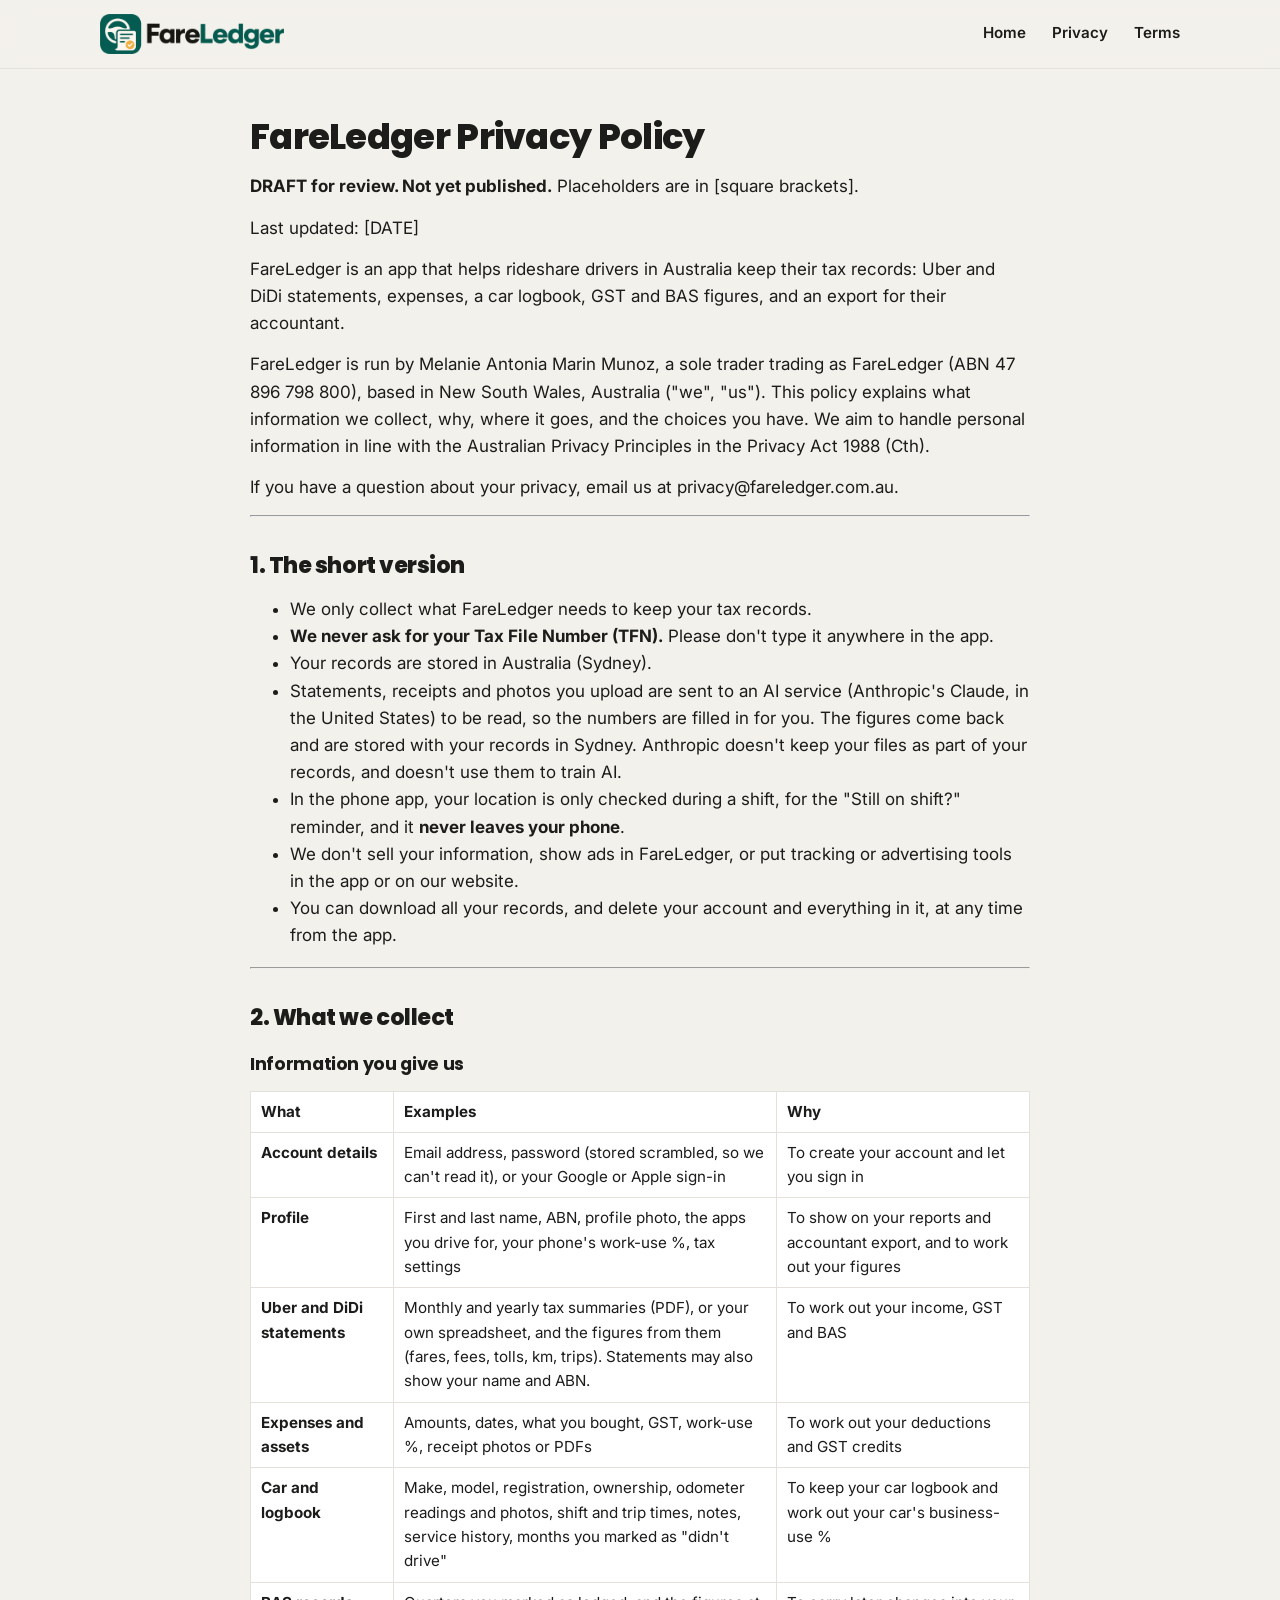
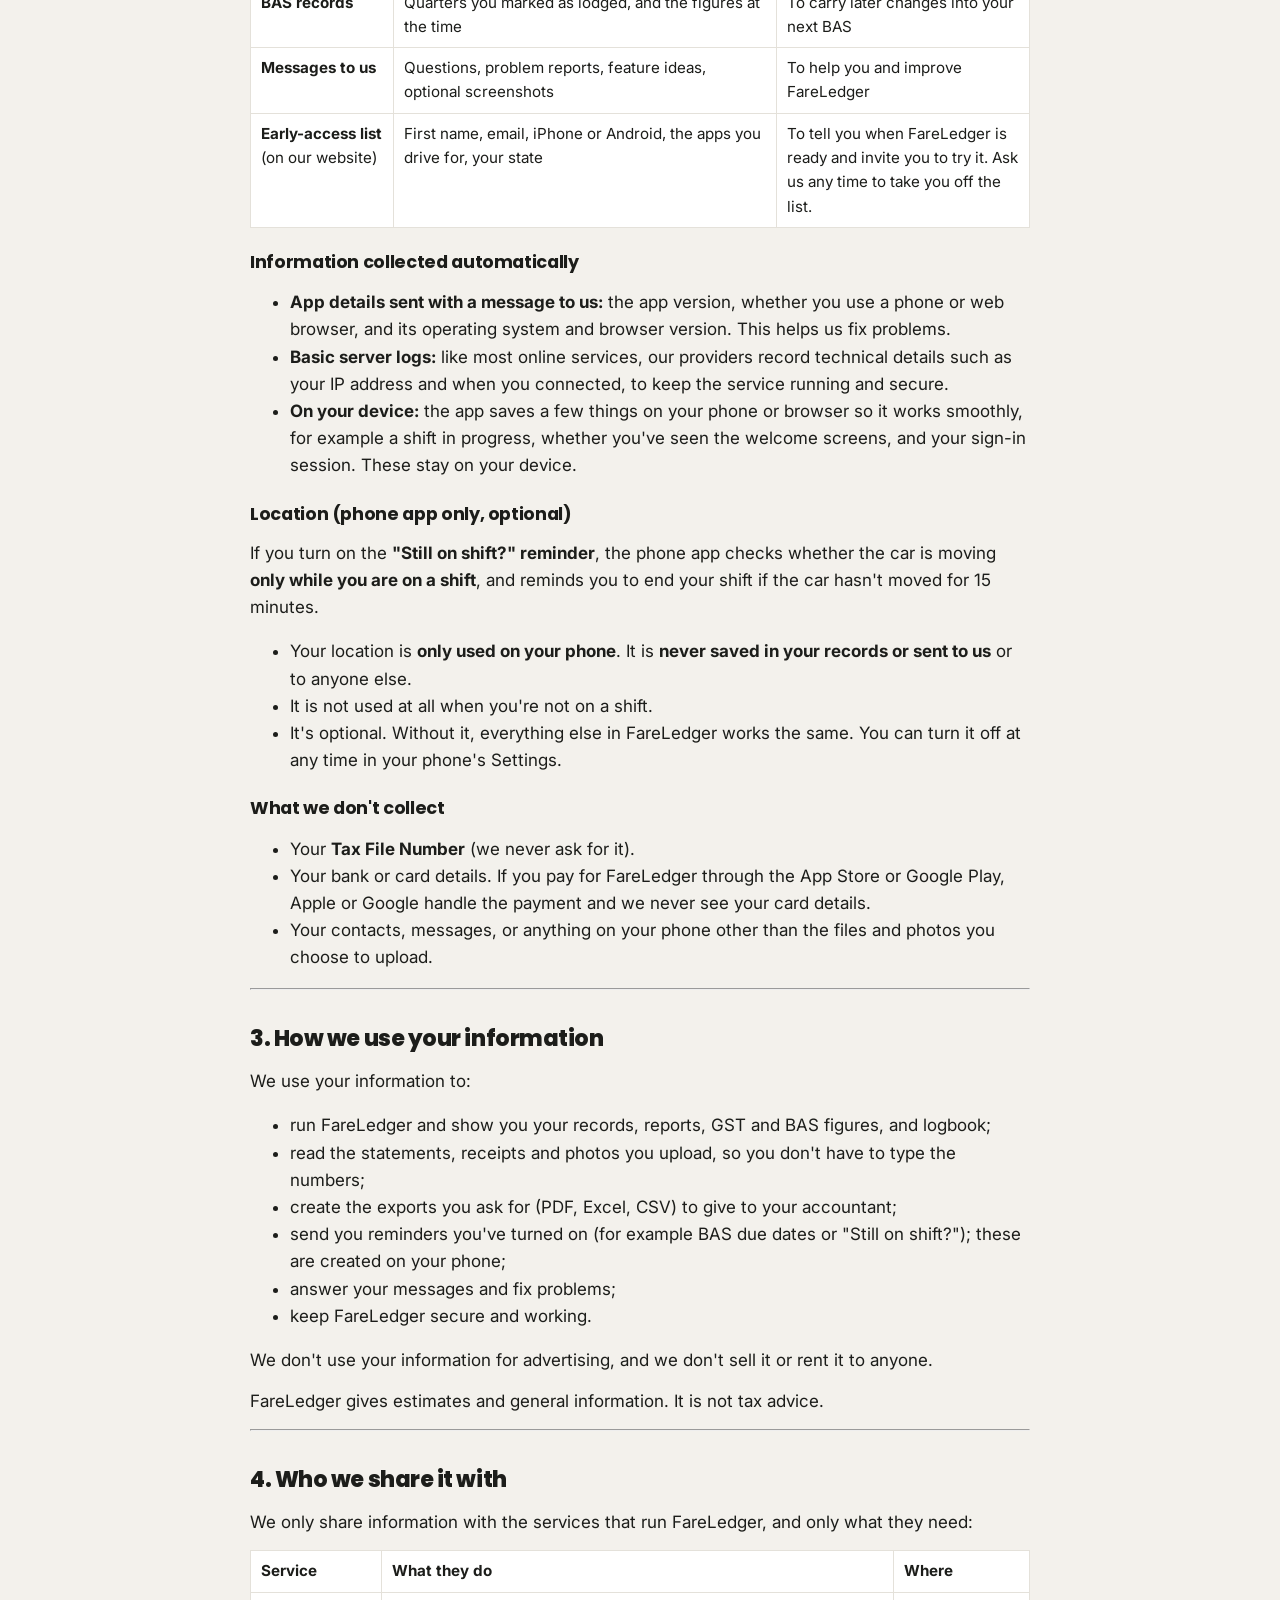
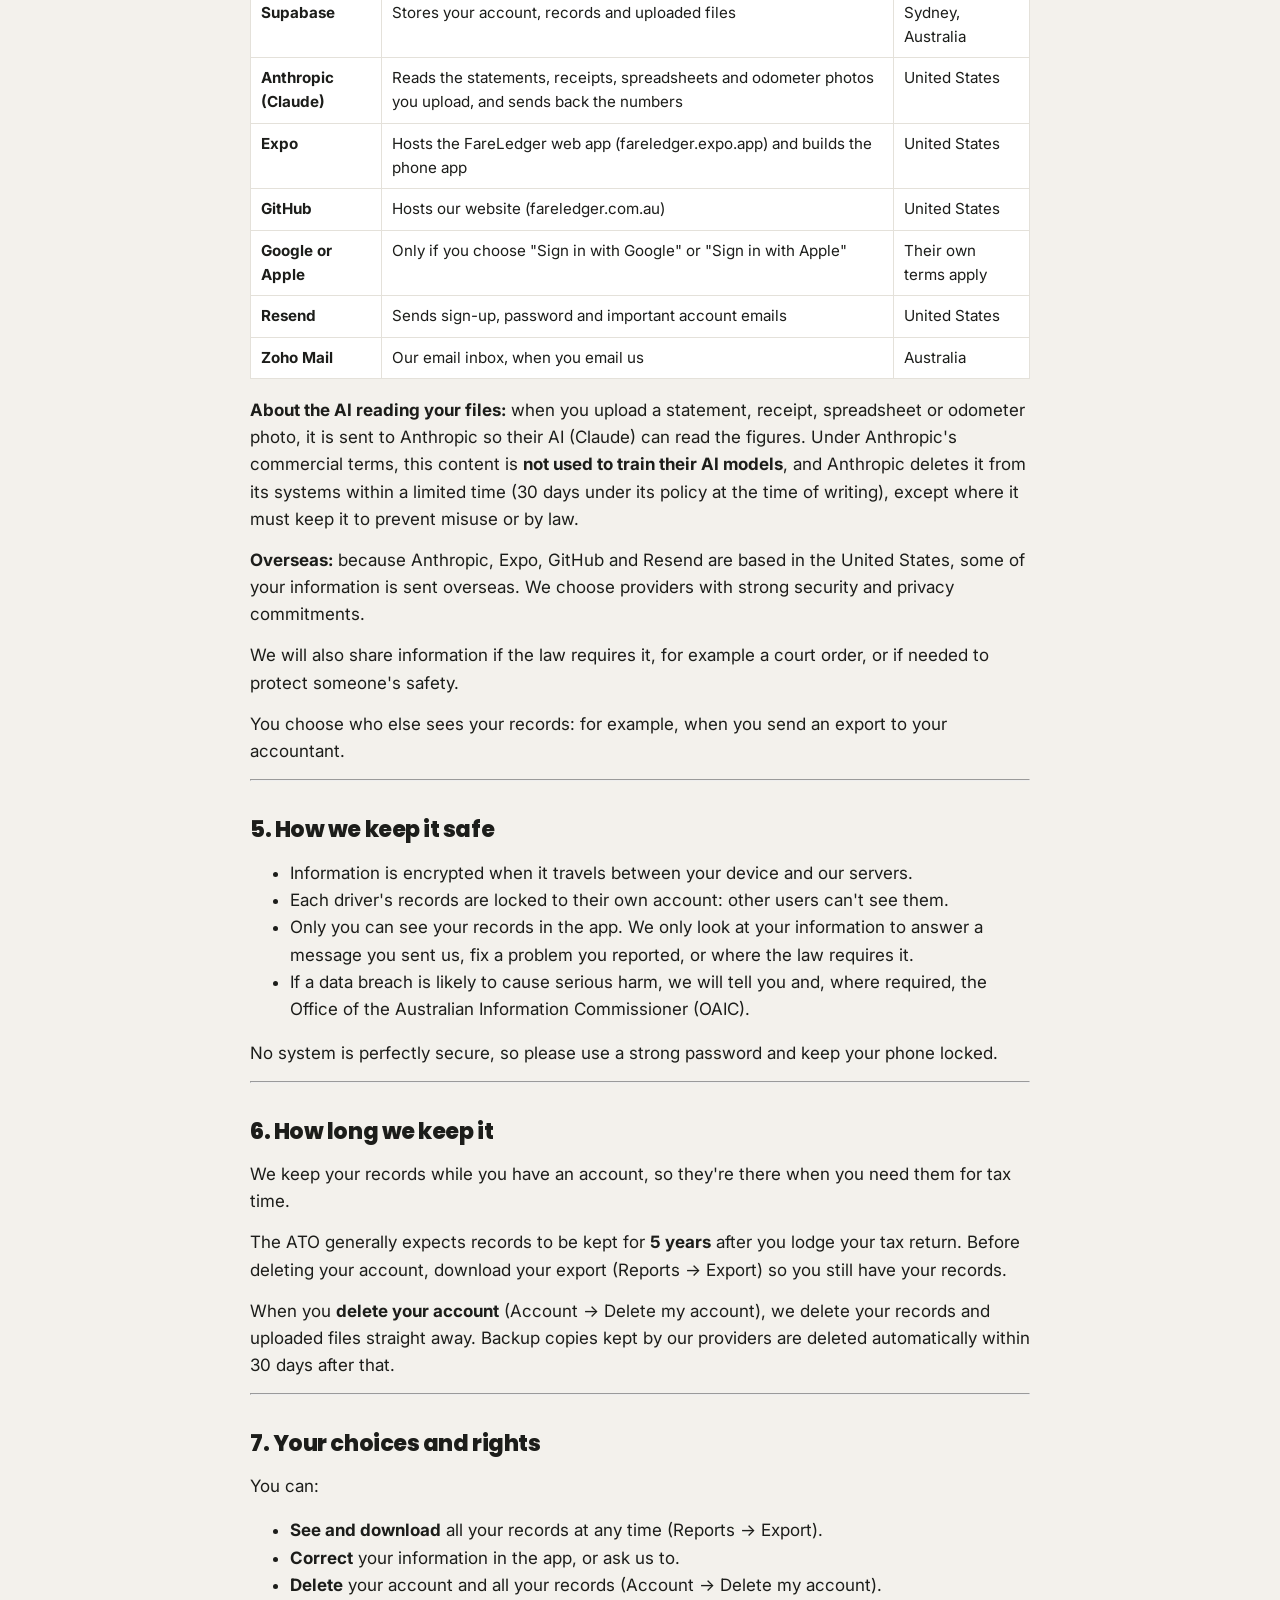
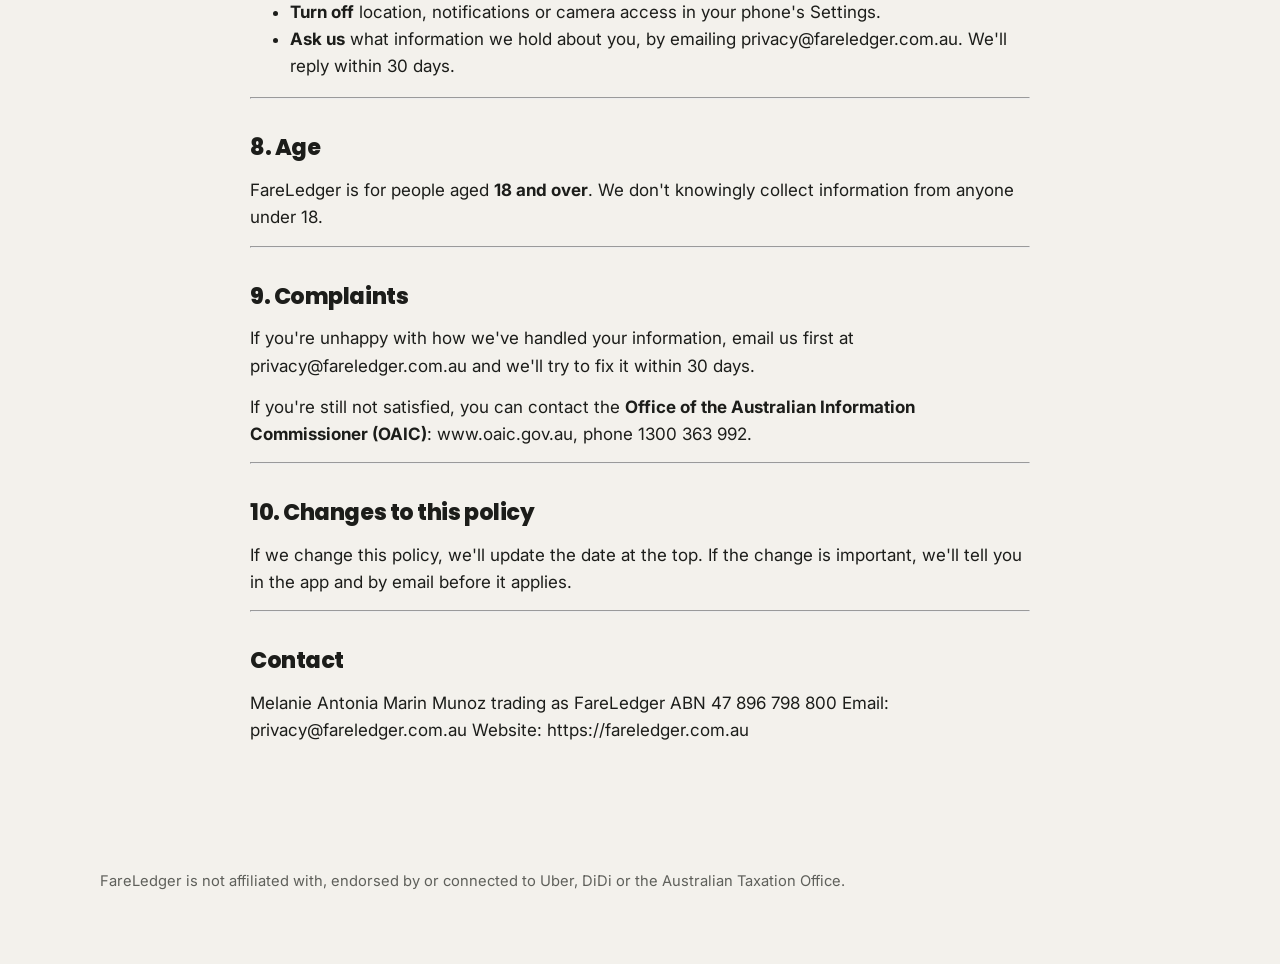
==== privacy.html @ fb0f2add "Update Privacy Policy draft" ====
<!doctype html>
<html lang="en-AU">
<head>
  <meta charset="utf-8" />
  <meta name="viewport" content="width=device-width, initial-scale=1" />
  <title>Privacy Policy – FareLedger</title>
  <meta name="theme-color" content="#0a5f55" />
  <link rel="icon" href="images/favicon.png?v=202610282037" />
  <link rel="preconnect" href="https://fonts.googleapis.com" />
  <link rel="preconnect" href="https://fonts.gstatic.com" crossorigin />
  <link href="https://fonts.googleapis.com/css2?family=Inter:wght@400;600;700&family=Poppins:wght@700;800&display=swap" rel="stylesheet" />
  <link rel="stylesheet" href="styles.css?v=202610282037" />
</head>
<body>
  <header class="site"><div class="wrap">
    <a class="logo" href="index.html" aria-label="FareLedger home"><img src="images/logo.png?v=202610282037" alt="FareLedger" width="120" height="40" /></a>
    <nav class="links"><a href="index.html">Home</a><a href="privacy.html">Privacy</a><a href="terms.html">Terms</a></nav>
  </div></header>
  <main class="legal">
<h1>FareLedger Privacy Policy</h1>
<p><strong>DRAFT for review. Not yet published.</strong> Placeholders are in [square brackets].</p>
<p>Last updated: [DATE]</p>
<p>FareLedger is an app that helps rideshare drivers in Australia keep their tax records: Uber and DiDi statements, expenses, a car logbook, GST and BAS figures, and an export for their accountant.</p>
<p>FareLedger is run by Melanie Antonia Marin Munoz, a sole trader trading as FareLedger (ABN 47 896 798 800), based in New South Wales, Australia ("we", "us"). This policy explains what information we collect, why, where it goes, and the choices you have. We aim to handle personal information in line with the Australian Privacy Principles in the Privacy Act 1988 (Cth).</p>
<p>If you have a question about your privacy, email us at privacy@fareledger.com.au.</p>
<hr />
<h2>1. The short version</h2>
<ul><li>We only collect what FareLedger needs to keep your tax records.</li><li><strong>We never ask for your Tax File Number (TFN).</strong> Please don't type it anywhere in the app.</li><li>Your records are stored in Australia (Sydney).</li><li>Statements, receipts and photos you upload are sent to an AI service (Anthropic's Claude, in the United States) to be read, so the numbers are filled in for you. The figures come back and are stored with your records in Sydney. Anthropic doesn't keep your files as part of your records, and doesn't use them to train AI.</li><li>In the phone app, your location is only checked during a shift, for the "Still on shift?" reminder, and it <strong>never leaves your phone</strong>.</li><li>We don't sell your information, show ads in FareLedger, or put tracking or advertising tools in the app or on our website.</li><li>You can download all your records, and delete your account and everything in it, at any time from the app.</li></ul>
<hr />
<h2>2. What we collect</h2>
<h3>Information you give us</h3>
<table><thead><tr><th>What</th><th>Examples</th><th>Why</th></tr></thead><tbody><tr><td><strong>Account details</strong></td><td>Email address, password (stored scrambled, so we can't read it), or your Google or Apple sign-in</td><td>To create your account and let you sign in</td></tr><tr><td><strong>Profile</strong></td><td>First and last name, ABN, profile photo, the apps you drive for, your phone's work-use %, tax settings</td><td>To show on your reports and accountant export, and to work out your figures</td></tr><tr><td><strong>Uber and DiDi statements</strong></td><td>Monthly and yearly tax summaries (PDF), or your own spreadsheet, and the figures from them (fares, fees, tolls, km, trips). Statements may also show your name and ABN.</td><td>To work out your income, GST and BAS</td></tr><tr><td><strong>Expenses and assets</strong></td><td>Amounts, dates, what you bought, GST, work-use %, receipt photos or PDFs</td><td>To work out your deductions and GST credits</td></tr><tr><td><strong>Car and logbook</strong></td><td>Make, model, registration, ownership, odometer readings and photos, shift and trip times, notes, service history, months you marked as "didn't drive"</td><td>To keep your car logbook and work out your car's business-use %</td></tr><tr><td><strong>BAS records</strong></td><td>Quarters you marked as lodged, and the figures at the time</td><td>To carry later changes into your next BAS</td></tr><tr><td><strong>Messages to us</strong></td><td>Questions, problem reports, feature ideas, optional screenshots</td><td>To help you and improve FareLedger</td></tr><tr><td><strong>Early-access list</strong> (on our website)</td><td>First name, email, iPhone or Android, the apps you drive for, your state</td><td>To tell you when FareLedger is ready and invite you to try it. Ask us any time to take you off the list.</td></tr></tbody></table>
<h3>Information collected automatically</h3>
<ul><li><strong>App details sent with a message to us:</strong> the app version, whether you use a phone or web browser, and its operating system and browser version. This helps us fix problems.</li><li><strong>Basic server logs:</strong> like most online services, our providers record technical details such as your IP address and when you connected, to keep the service running and secure.</li><li><strong>On your device:</strong> the app saves a few things on your phone or browser so it works smoothly, for example a shift in progress, whether you've seen the welcome screens, and your sign-in session. These stay on your device.</li></ul>
<h3>Location (phone app only, optional)</h3>
<p>If you turn on the <strong>"Still on shift?" reminder</strong>, the phone app checks whether the car is moving <strong>only while you are on a shift</strong>, and reminds you to end your shift if the car hasn't moved for 15 minutes.</p>
<ul><li>Your location is <strong>only used on your phone</strong>. It is <strong>never saved in your records or sent to us</strong> or to anyone else.</li><li>It is not used at all when you're not on a shift.</li><li>It's optional. Without it, everything else in FareLedger works the same. You can turn it off at any time in your phone's Settings.</li></ul>
<h3>What we don't collect</h3>
<ul><li>Your <strong>Tax File Number</strong> (we never ask for it).</li><li>Your bank or card details. If you pay for FareLedger through the App Store or Google Play, Apple or Google handle the payment and we never see your card details.</li><li>Your contacts, messages, or anything on your phone other than the files and photos you choose to upload.</li></ul>
<hr />
<h2>3. How we use your information</h2>
<p>We use your information to:</p>
<ul><li>run FareLedger and show you your records, reports, GST and BAS figures, and logbook;</li><li>read the statements, receipts and photos you upload, so you don't have to type the numbers;</li><li>create the exports you ask for (PDF, Excel, CSV) to give to your accountant;</li><li>send you reminders you've turned on (for example BAS due dates or "Still on shift?"); these are created on your phone;</li><li>answer your messages and fix problems;</li><li>keep FareLedger secure and working.</li></ul>
<p>We don't use your information for advertising, and we don't sell it or rent it to anyone.</p>
<p>FareLedger gives estimates and general information. It is not tax advice.</p>
<hr />
<h2>4. Who we share it with</h2>
<p>We only share information with the services that run FareLedger, and only what they need:</p>
<table><thead><tr><th>Service</th><th>What they do</th><th>Where</th></tr></thead><tbody><tr><td><strong>Supabase</strong></td><td>Stores your account, records and uploaded files</td><td>Sydney, Australia</td></tr><tr><td><strong>Anthropic (Claude)</strong></td><td>Reads the statements, receipts, spreadsheets and odometer photos you upload, and sends back the numbers</td><td>United States</td></tr><tr><td><strong>Expo</strong></td><td>Hosts the FareLedger web app (fareledger.expo.app) and builds the phone app</td><td>United States</td></tr><tr><td><strong>GitHub</strong></td><td>Hosts our website (fareledger.com.au)</td><td>United States</td></tr><tr><td><strong>Google or Apple</strong></td><td>Only if you choose "Sign in with Google" or "Sign in with Apple"</td><td>Their own terms apply</td></tr><tr><td><strong>Resend</strong></td><td>Sends sign-up, password and important account emails</td><td>United States</td></tr><tr><td><strong>Zoho Mail</strong></td><td>Our email inbox, when you email us</td><td>Australia</td></tr></tbody></table>
<p><strong>About the AI reading your files:</strong> when you upload a statement, receipt, spreadsheet or odometer photo, it is sent to Anthropic so their AI (Claude) can read the figures. Under Anthropic's commercial terms, this content is <strong>not used to train their AI models</strong>, and Anthropic deletes it from its systems within a limited time (30 days under its policy at the time of writing), except where it must keep it to prevent misuse or by law.</p>
<p><strong>Overseas:</strong> because Anthropic, Expo, GitHub and Resend are based in the United States, some of your information is sent overseas. We choose providers with strong security and privacy commitments.</p>
<p>We will also share information if the law requires it, for example a court order, or if needed to protect someone's safety.</p>
<p>You choose who else sees your records: for example, when you send an export to your accountant.</p>
<hr />
<h2>5. How we keep it safe</h2>
<ul><li>Information is encrypted when it travels between your device and our servers.</li><li>Each driver's records are locked to their own account: other users can't see them.</li><li>Only you can see your records in the app. We only look at your information to answer a message you sent us, fix a problem you reported, or where the law requires it.</li><li>If a data breach is likely to cause serious harm, we will tell you and, where required, the Office of the Australian Information Commissioner (OAIC).</li></ul>
<p>No system is perfectly secure, so please use a strong password and keep your phone locked.</p>
<hr />
<h2>6. How long we keep it</h2>
<p>We keep your records while you have an account, so they're there when you need them for tax time.</p>
<p>The ATO generally expects records to be kept for <strong>5 years</strong> after you lodge your tax return. Before deleting your account, download your export (Reports → Export) so you still have your records.</p>
<p>When you <strong>delete your account</strong> (Account → Delete my account), we delete your records and uploaded files straight away. Backup copies kept by our providers are deleted automatically within 30 days after that.</p>
<hr />
<h2>7. Your choices and rights</h2>
<p>You can:</p>
<ul><li><strong>See and download</strong> all your records at any time (Reports → Export).</li><li><strong>Correct</strong> your information in the app, or ask us to.</li><li><strong>Delete</strong> your account and all your records (Account → Delete my account).</li><li><strong>Turn off</strong> location, notifications or camera access in your phone's Settings.</li><li><strong>Ask us</strong> what information we hold about you, by emailing privacy@fareledger.com.au. We'll reply within 30 days.</li></ul>
<hr />
<h2>8. Age</h2>
<p>FareLedger is for people aged <strong>18 and over</strong>. We don't knowingly collect information from anyone under 18.</p>
<hr />
<h2>9. Complaints</h2>
<p>If you're unhappy with how we've handled your information, email us first at privacy@fareledger.com.au and we'll try to fix it within 30 days.</p>
<p>If you're still not satisfied, you can contact the <strong>Office of the Australian Information Commissioner (OAIC)</strong>: www.oaic.gov.au, phone 1300 363 992.</p>
<hr />
<h2>10. Changes to this policy</h2>
<p>If we change this policy, we'll update the date at the top. If the change is important, we'll tell you in the app and by email before it applies.</p>
<hr />
<h2>Contact</h2>
<p>Melanie Antonia Marin Munoz trading as FareLedger ABN 47 896 798 800 Email: privacy@fareledger.com.au Website: https://fareledger.com.au</p>
  </main>
  <footer class="site"><div class="wrap">
    <p>FareLedger is not affiliated with, endorsed by or connected to Uber, DiDi or the Australian Taxation Office.</p>
  </div></footer>
</body>
</html>
---- styles.css ----
/* FareLedger website. Same colours as the app and the logo. */
:root {
  --green: #0a5f55;
  --green-dark: #07473f;
  --green-tint: #e1eeea;
  --gold: #f0b64b;
  --cream: #f3f1ec;
  --card: #ffffff;
  --text: #1c1d1a;
  --muted: #5f605b;
  --border: #e4e1da;
  --radius: 22px;
  --max: 1120px;
}
* { box-sizing: border-box; }
html { scroll-behavior: smooth; }
body {
  margin: 0;
  background: var(--cream);
  color: var(--text);
  font-family: "Inter", system-ui, -apple-system, "Segoe UI", Roboto, Arial, sans-serif;
  font-size: 17px;
  line-height: 1.6;
  -webkit-font-smoothing: antialiased;
}
img { max-width: 100%; height: auto; display: block; }
html, body { overflow-x: clip; }
a { color: var(--green); }
h1, h2, h3 { font-family: "Poppins", "Inter", system-ui, sans-serif; line-height: 1.15; margin: 0 0 16px; letter-spacing: -0.02em; }
h1 { font-size: clamp(2.2rem, 5vw, 3.6rem); font-weight: 800; }
h2 { font-size: clamp(1.7rem, 3.4vw, 2.5rem); font-weight: 800; }
h3 { font-size: 1.2rem; font-weight: 700; }
p { margin: 0 0 14px; }
.wrap { max-width: var(--max); margin: 0 auto; padding: 0 20px; }
.muted { color: var(--muted); }
.eyebrow { display: inline-block; font-weight: 700; font-size: 0.85rem; letter-spacing: 0.08em; text-transform: uppercase; color: var(--green); margin-bottom: 12px; }

/* Header */
header.site { position: sticky; top: 0; z-index: 10; background: rgba(243, 241, 236, 0.92); backdrop-filter: blur(8px); border-bottom: 1px solid var(--border); }
header.site .wrap { display: flex; align-items: center; justify-content: space-between; height: 68px; gap: 16px; }
header.site .logo img { height: 40px; width: auto; }
nav.links { display: flex; gap: 26px; align-items: center; }
nav.links a { color: var(--text); text-decoration: none; font-weight: 600; font-size: 0.95rem; }
nav.links a:hover { color: var(--green); }
nav.links a:not(.btn) { padding: 4px 0; border-bottom: 2px solid transparent; transition: color .2s, border-color .2s; }
nav.links a.active { color: var(--green); border-bottom-color: var(--gold); }
nav.links a.btn, nav.links a.btn:hover { color: #fff; }
@media (max-width: 820px) { nav.links a:not(.btn) { display: none; } }

/* Buttons */
.btn { display: inline-flex; align-items: center; justify-content: center; gap: 10px; padding: 14px 24px; border-radius: 14px; font-weight: 700; text-decoration: none; font-size: 1rem; border: 0; cursor: pointer; }
.btn-primary { background: var(--green); color: #fff; }
.btn-primary:hover { background: var(--green-dark); }
.btn-ghost { background: transparent; color: var(--green); border: 2px solid var(--green); }
.btn-small { white-space: nowrap; padding: 9px 16px; font-size: 0.9rem; border-radius: 11px; }
.store { display: inline-flex; align-items: center; gap: 10px; background: #111; color: #fff; padding: 10px 18px; border-radius: 12px; text-decoration: none; line-height: 1.15; }
.store small { display: block; font-size: 0.7rem; opacity: 0.8; }
.store strong { font-size: 1.05rem; }
.store svg { width: 24px; height: 24px; fill: #fff; }
.stores { display: flex; flex-wrap: wrap; gap: 12px; margin-top: 22px; }

/* Hero */
.hero { padding: 64px 0 40px; }
.hero .wrap { display: grid; grid-template-columns: 1.1fr 0.9fr; gap: 48px; align-items: center; }
.hero p.lead { font-size: 1.2rem; color: var(--muted); max-width: 34em; }
.hero .points { list-style: none; padding: 0; margin: 20px 0 0; display: grid; gap: 10px; }
.hero .points li { display: flex; gap: 10px; align-items: flex-start; font-weight: 600; }
.hero .points li::before { content: ""; flex: none; width: 22px; height: 22px; margin-top: 2px; border-radius: 50%; background: var(--gold) url("data:image/svg+xml,%3Csvg xmlns='http://www.w3.org/2000/svg' viewBox='0 0 24 24'%3E%3Cpath d='M6 12.5l4 4 8-9' fill='none' stroke='%230a5f55' stroke-width='3' stroke-linecap='round' stroke-linejoin='round'/%3E%3C/svg%3E") center / 16px no-repeat; }
.phones { position: relative; height: 700px; }
.phones .iphone { position: absolute; --w: 290px; }
.phones .iphone:nth-child(1) { left: 0; top: 46px; transform: rotate(-5deg); z-index: 1; }
.phones .iphone:nth-child(2) { right: 0; top: 0; transform: rotate(4deg); z-index: 2; }

/* iPhone 17 Pro Max: 440 x 956 pt screen. Everything is in em, where 1em = 1 pt at this size. */
.iphone { --w: 300px; width: var(--w); font-size: calc(var(--w) / 462); padding: 11em; border-radius: 74em; position: relative;
  background: linear-gradient(145deg, #8d8f93 0%, #3a3b3e 18%, #1c1d1f 50%, #3a3b3e 82%, #9a9ca0 100%);
  box-shadow: 0 0 0 1.5em #0b0b0c inset, 0 40px 70px -28px rgba(7, 71, 63, 0.5), 0 12px 24px -12px rgba(0, 0, 0, 0.35); }
.iphone::before, .iphone::after { content: ""; position: absolute; width: 4em; background: #2a2b2e; border-radius: 2em; }
.iphone::before { left: -3em; top: 190em; height: 62em; box-shadow: 0 86em 0 #2a2b2e; }
.iphone::after { right: -3em; top: 250em; height: 100em; }
.iphone .screen { position: relative; width: 440em; height: 956em; border-radius: 63em; overflow: hidden; background: #f3f1ec; border: 0; }
.iphone .screen img { width: 440em; height: 868em; display: block; }
.iphone .screen::after { content: ""; position: absolute; left: 50%; bottom: 8em; width: 144em; height: 5em; margin-left: -72em; border-radius: 3em; background: #111; }
.iphone .home-area { height: 34em; background: #fff; }
.iphone .status { height: 54em; display: flex; align-items: center; justify-content: space-between; padding: 0 33em 0 46em; color: #111; position: relative; }
.iphone .time { font: 600 17em/1 -apple-system, "SF Pro Text", Inter, sans-serif; letter-spacing: -0.02em; }
.iphone .island { position: absolute; left: 50%; top: 11em; width: 126em; height: 37em; margin-left: -63em; background: #000; border-radius: 20em; }
.iphone .icons { display: flex; align-items: center; gap: 6em; }
.iphone .icons svg { fill: #111; color: #111; }
.iphone .icons svg:nth-child(1) { width: 18em; height: 12em; }
.iphone .icons svg:nth-child(2) { width: 16em; height: 12em; }
.iphone .icons svg:nth-child(3) { width: 27em; height: 13em; }
@media (max-width: 900px) {
  .hero .wrap { grid-template-columns: 1fr; }
  .phones { height: 560px; max-width: 520px; margin: 0 auto; width: 100%; }
  .phones .iphone { --w: 240px; }
}
@media (max-width: 560px) {
  .phones { height: 470px; }
  .phones .iphone { --w: 200px; }
  .phones .iphone:nth-child(2) { right: 4px; }
}

/* Sections */
section { padding: 72px 0; }
section.alt { background: var(--card); border-top: 1px solid var(--border); border-bottom: 1px solid var(--border); }
.center { text-align: center; max-width: 720px; margin: 0 auto 40px; }

.steps { display: grid; grid-template-columns: repeat(3, 1fr); gap: 22px; }
.step { background: var(--card); border: 1px solid var(--border); border-radius: var(--radius); padding: 26px; }
section.alt .step { background: var(--cream); }
.step, .tile { display: grid; grid-template-columns: auto 1fr; column-gap: 14px; align-items: center; align-content: start; }
.step > p, .tile > p { grid-column: 1 / -1; margin-top: 12px; }
.step h3, .tile h3 { margin: 0; }
.step .num { width: 40px; height: 40px; border-radius: 12px; background: var(--green); color: #fff; display: grid; place-items: center; font-weight: 800; }
@media (max-width: 820px) { .steps { grid-template-columns: 1fr; } }

.feature { display: grid; grid-template-columns: 1fr 1fr; gap: 56px; align-items: center; margin-bottom: 72px; }
.feature:last-child { margin-bottom: 0; }
.feature.flip .shot { order: 2; }
.feature .shot { display: flex; justify-content: center; }
.feature .shot .iphone { --w: 300px; }
.feature ul { padding-left: 20px; margin: 8px 0 0; }
.feature li { margin-bottom: 6px; }
@media (max-width: 820px) {
  .feature { grid-template-columns: 1fr; gap: 28px; }
  .feature.flip .shot { order: 0; }
}

.grid3 { display: grid; grid-template-columns: repeat(3, 1fr); gap: 20px; }
.tile { background: var(--card); border: 1px solid var(--border); border-radius: var(--radius); padding: 24px; }
.tile .icon { width: 44px; height: 44px; border-radius: 12px; background: var(--green-tint); display: grid; place-items: center; }
.tile .icon svg { width: 24px; height: 24px; stroke: var(--green); fill: none; stroke-width: 2; stroke-linecap: round; stroke-linejoin: round; }
@media (max-width: 900px) { .grid3 { grid-template-columns: 1fr 1fr; } }
@media (max-width: 600px) { .grid3 { grid-template-columns: 1fr; } }

/* Founder */
.founder { display: grid; grid-template-columns: 0.8fr 1.2fr; gap: 48px; align-items: center; }
.founder img { border-radius: var(--radius); box-shadow: 0 24px 50px -24px rgba(0, 0, 0, 0.35); }
.founder blockquote { margin: 0; font-size: 1.15rem; }
.founder h2 .sub { display: block; color: var(--green); font-size: 0.62em; margin-top: 8px; }
.founder .kicker { font-weight: 600; color: var(--muted); margin: -2px 0 16px; font-size: 1.05rem; }
.founder .sign { font-weight: 700; margin-top: 18px; }
@media (max-width: 820px) { .founder { grid-template-columns: 1fr; } .founder img { max-width: 360px; margin: 0 auto; } }

.social { display: flex; gap: 10px; margin-top: 16px; }
.social a { width: 40px; height: 40px; border-radius: 12px; background: var(--green-tint); display: grid; place-items: center; }
.social a:hover { background: var(--green); }
.social svg { width: 20px; height: 20px; fill: var(--green); }
.social a:hover svg { fill: #fff; }

/* Pricing */
.price { max-width: 560px; margin: 0 auto; text-align: center; background: var(--card); border: 2px solid var(--green); border-radius: var(--radius); padding: 36px; }
.price .tag { display: inline-block; background: var(--gold); color: var(--text); font-weight: 800; border-radius: 999px; padding: 4px 14px; font-size: 0.85rem; margin-bottom: 14px; }

/* FAQ */
.faq { max-width: 800px; margin: 0 auto; }
.faq details { background: var(--card); border: 1px solid var(--border); border-radius: 16px; padding: 18px 22px; margin-bottom: 12px; }
.faq summary { font-weight: 700; cursor: pointer; list-style: none; display: flex; justify-content: space-between; gap: 16px; }
.faq summary::after { content: "+"; color: var(--green); font-size: 1.4rem; line-height: 1; }
.faq details[open] summary::after { content: "–"; }
.faq details p { margin: 12px 0 0; color: var(--muted); }

/* CTA band */
.cta { background: var(--green); color: #fff; border-radius: 28px; padding: 48px 32px; text-align: center; }
.cta h2 { color: #fff; }
.cta p { color: #d7ece6; }
.cta .btn-primary { background: var(--gold); color: var(--text); }
.signup { max-width: 760px; margin: 26px auto 0; text-align: left; }
.signup .fields { display: grid; grid-template-columns: repeat(auto-fit, minmax(200px, 1fr)); gap: 14px; }
.signup label { display: grid; gap: 6px; font-weight: 600; font-size: 0.92rem; color: #fff; }
.signup input, .signup select { font: inherit; font-weight: 400; color: var(--text); background: #fff; border: 0; border-radius: 12px; padding: 12px 14px; width: 100%; min-height: 48px; }
.signup .hp { position: absolute; left: -9999px; width: 1px; height: 1px; }
.signup button { width: 100%; }
.signup button:disabled { opacity: 0.6; }
.signup .note { font-size: 0.85rem; margin: 14px 0 0; }
.signup .note a { color: #fff; }
.signup .status { margin: 12px 0 0; font-weight: 700; }
.signup .status.ok { color: #fff; }
.signup .status.error { color: #ffd9a0; }
.signup [hidden] { display: none; }

/* Footer */
footer.site { padding: 40px 0 56px; color: var(--muted); font-size: 0.92rem; }
footer.site .wrap { display: grid; gap: 14px; }
footer.site .row { display: flex; flex-wrap: wrap; gap: 18px; align-items: center; justify-content: space-between; }
footer.site nav { display: flex; flex-wrap: wrap; gap: 18px; }
footer.site nav a { color: var(--text); text-decoration: none; font-weight: 600; }

/* Legal pages */
.legal { max-width: 820px; margin: 0 auto; padding: 48px 20px 72px; }
.legal h1 { font-size: 2.2rem; }
.legal h2 { font-size: 1.4rem; margin-top: 36px; }
.legal h3 { font-size: 1.1rem; margin-top: 24px; }
.legal table { width: 100%; border-collapse: collapse; margin: 12px 0 18px; font-size: 0.95rem; background: var(--card); }
.legal th, .legal td { border: 1px solid var(--border); padding: 8px 10px; text-align: left; vertical-align: top; }
.legal blockquote { margin: 12px 0; padding: 10px 16px; background: var(--card); border-left: 4px solid var(--gold); }
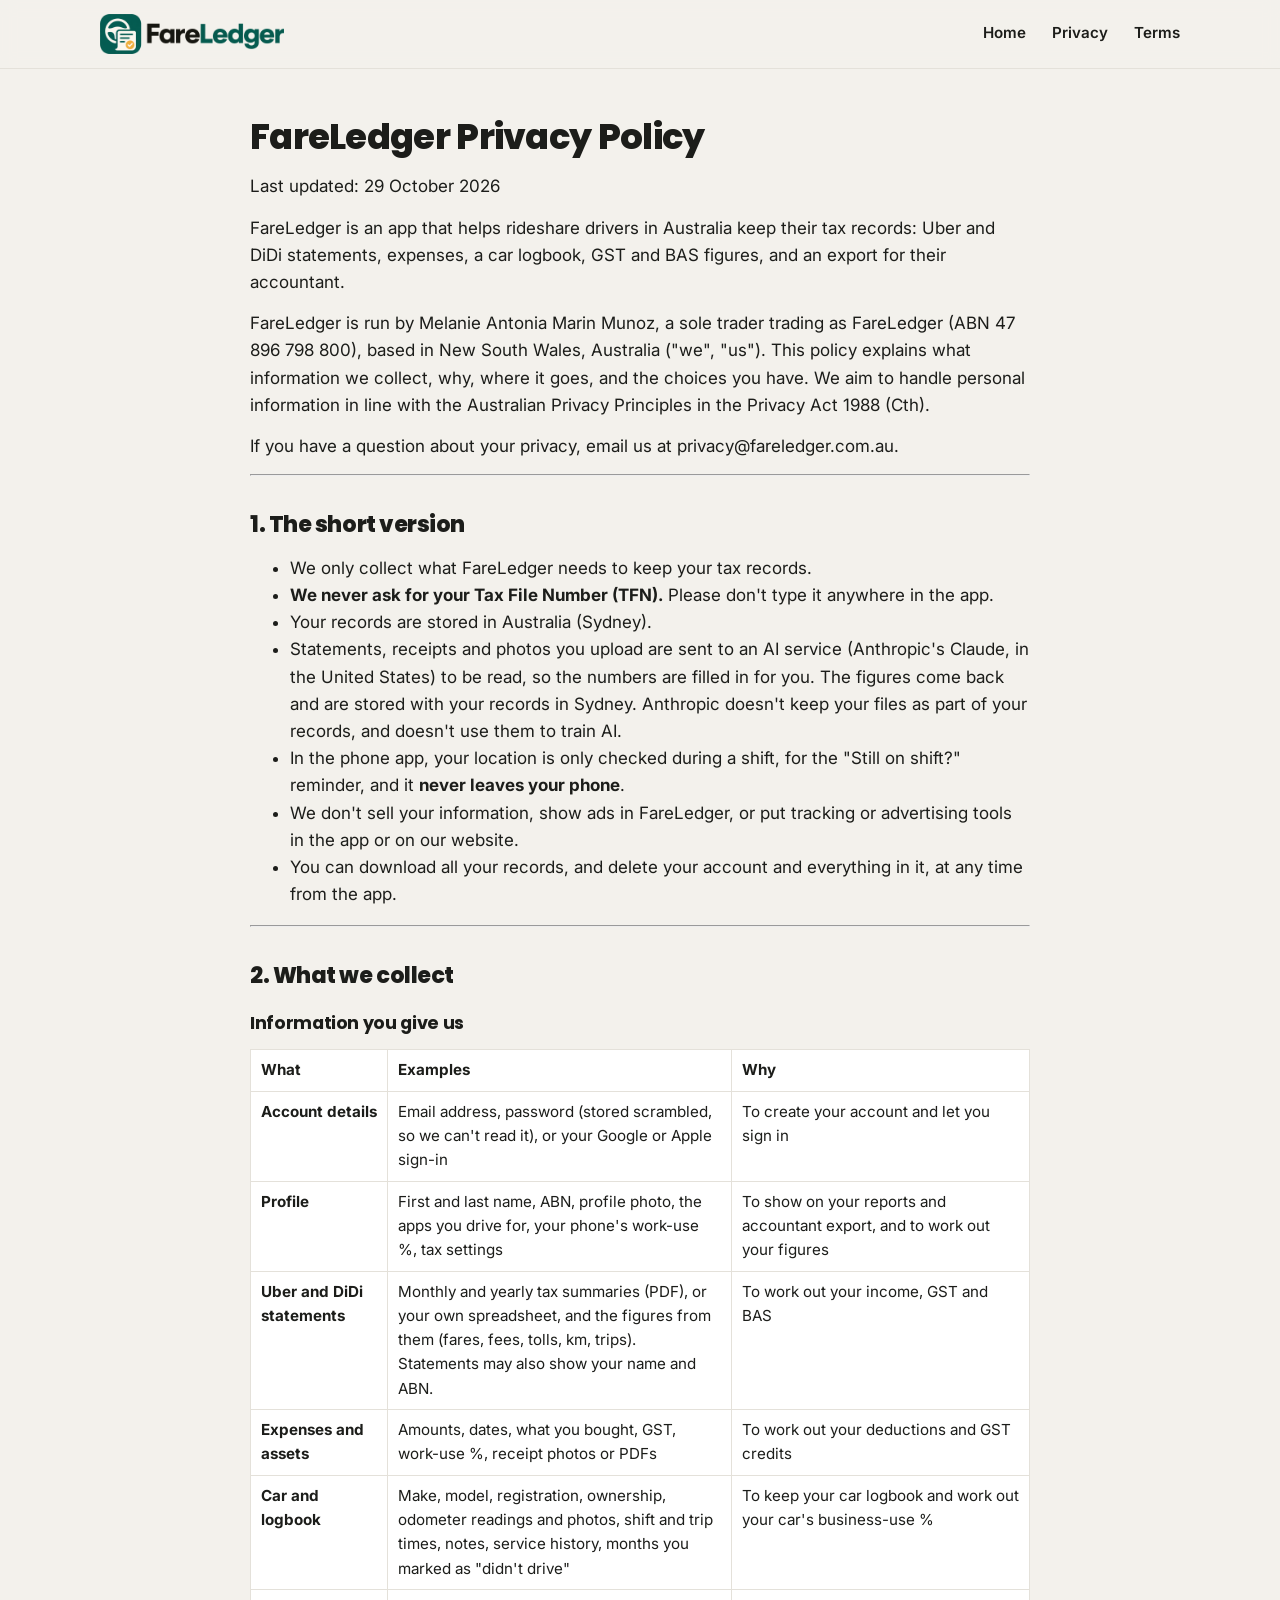
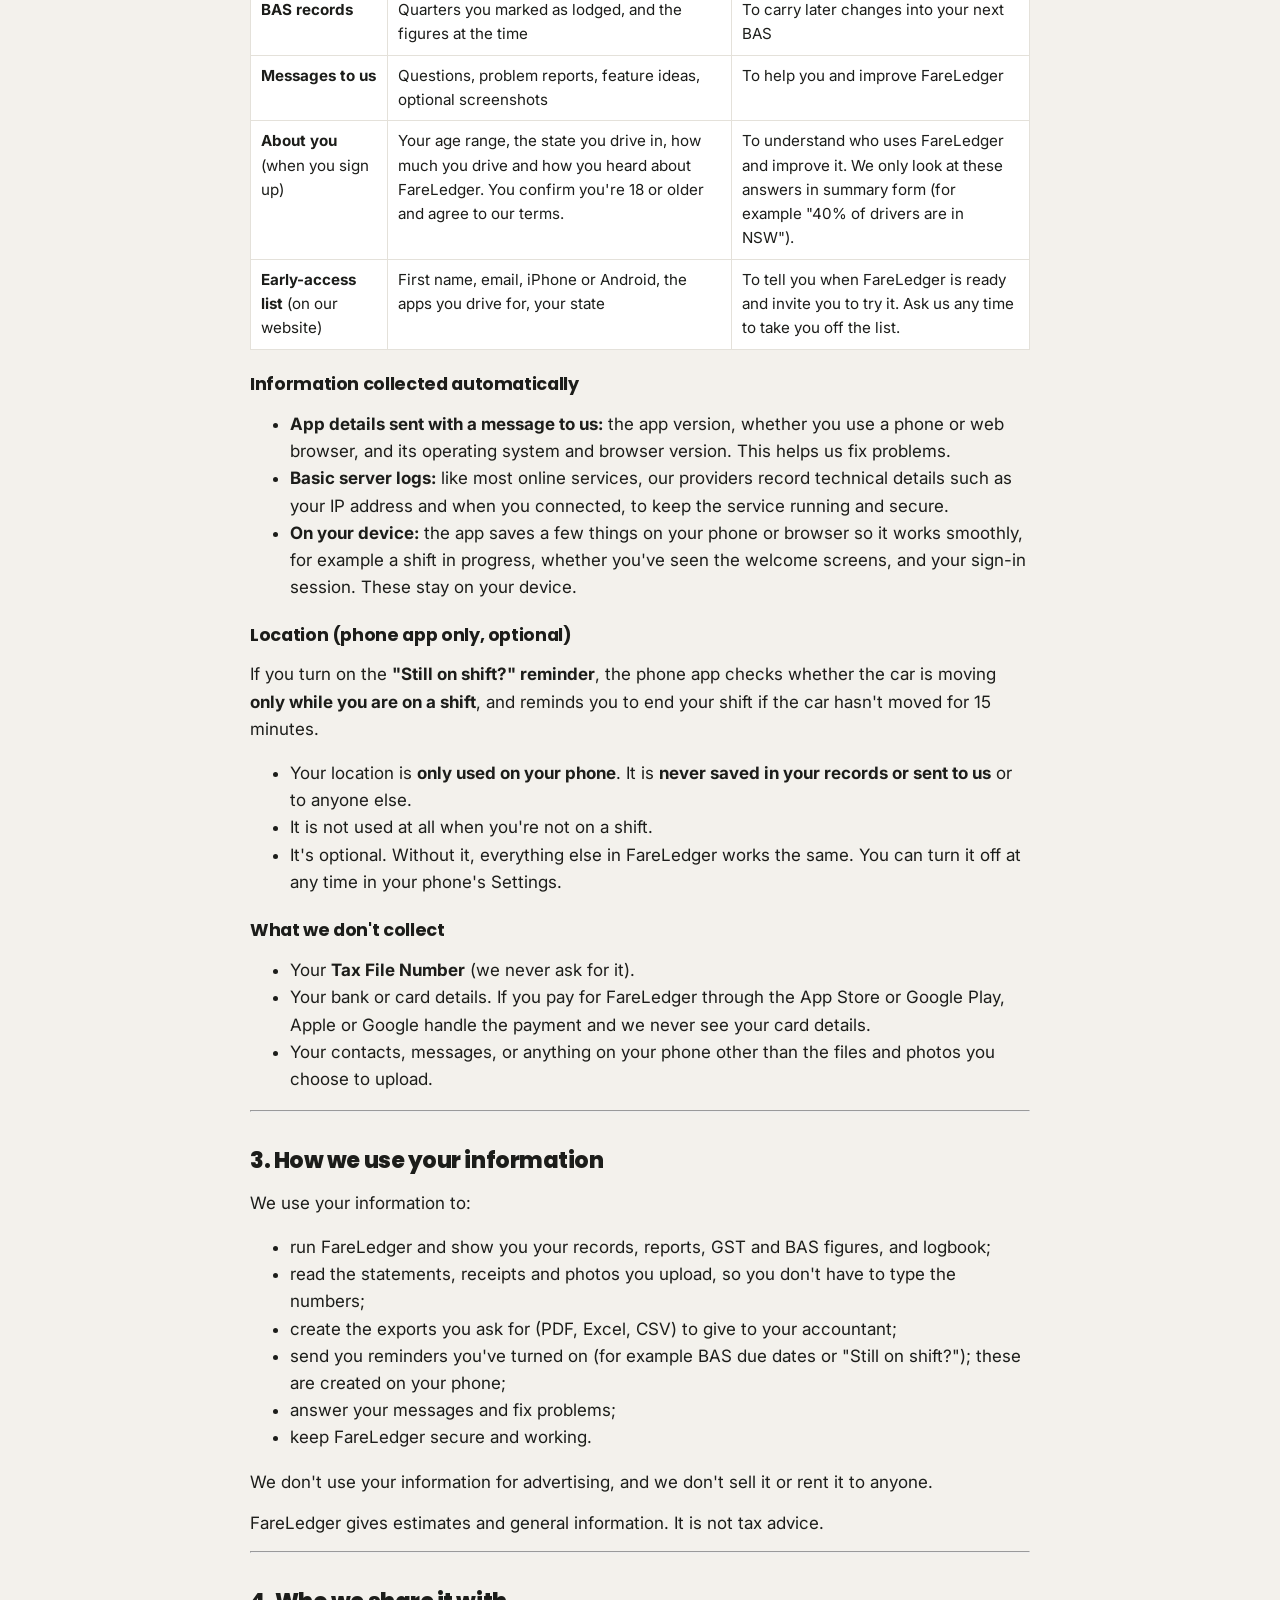
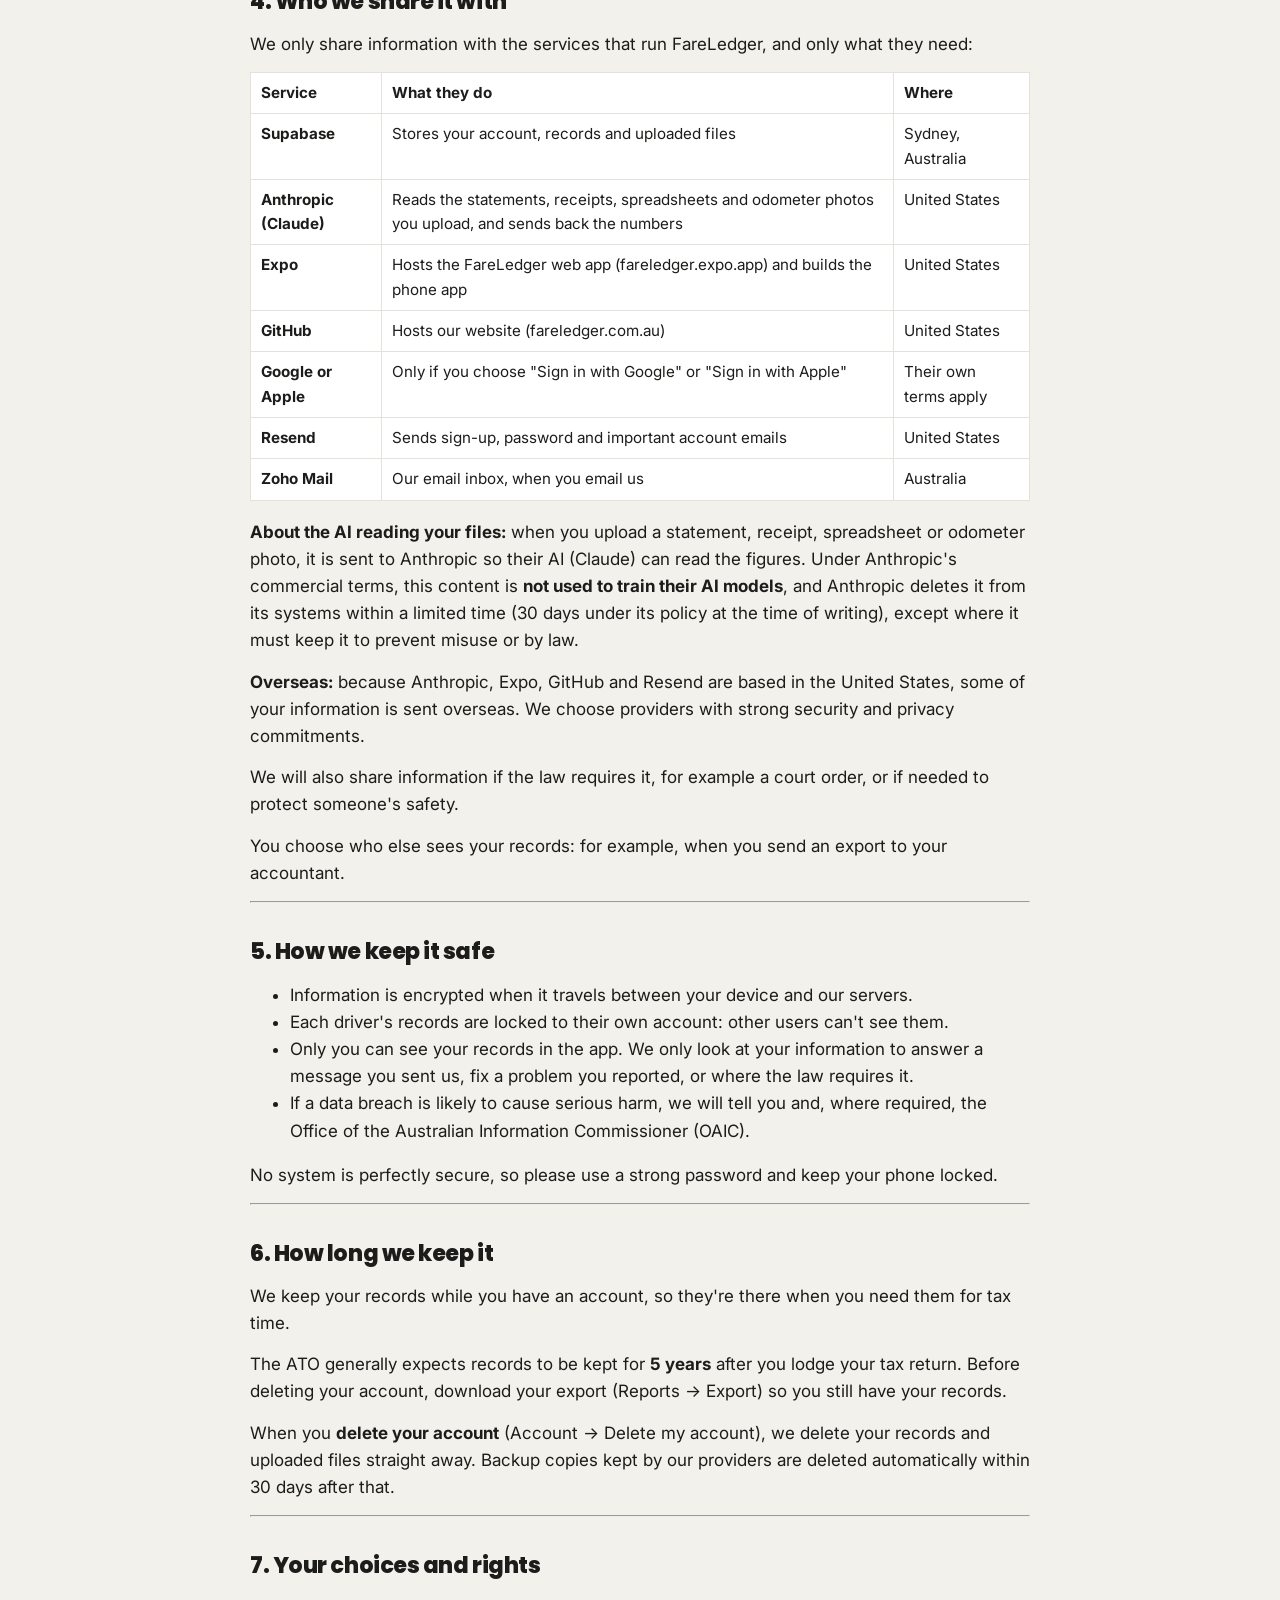
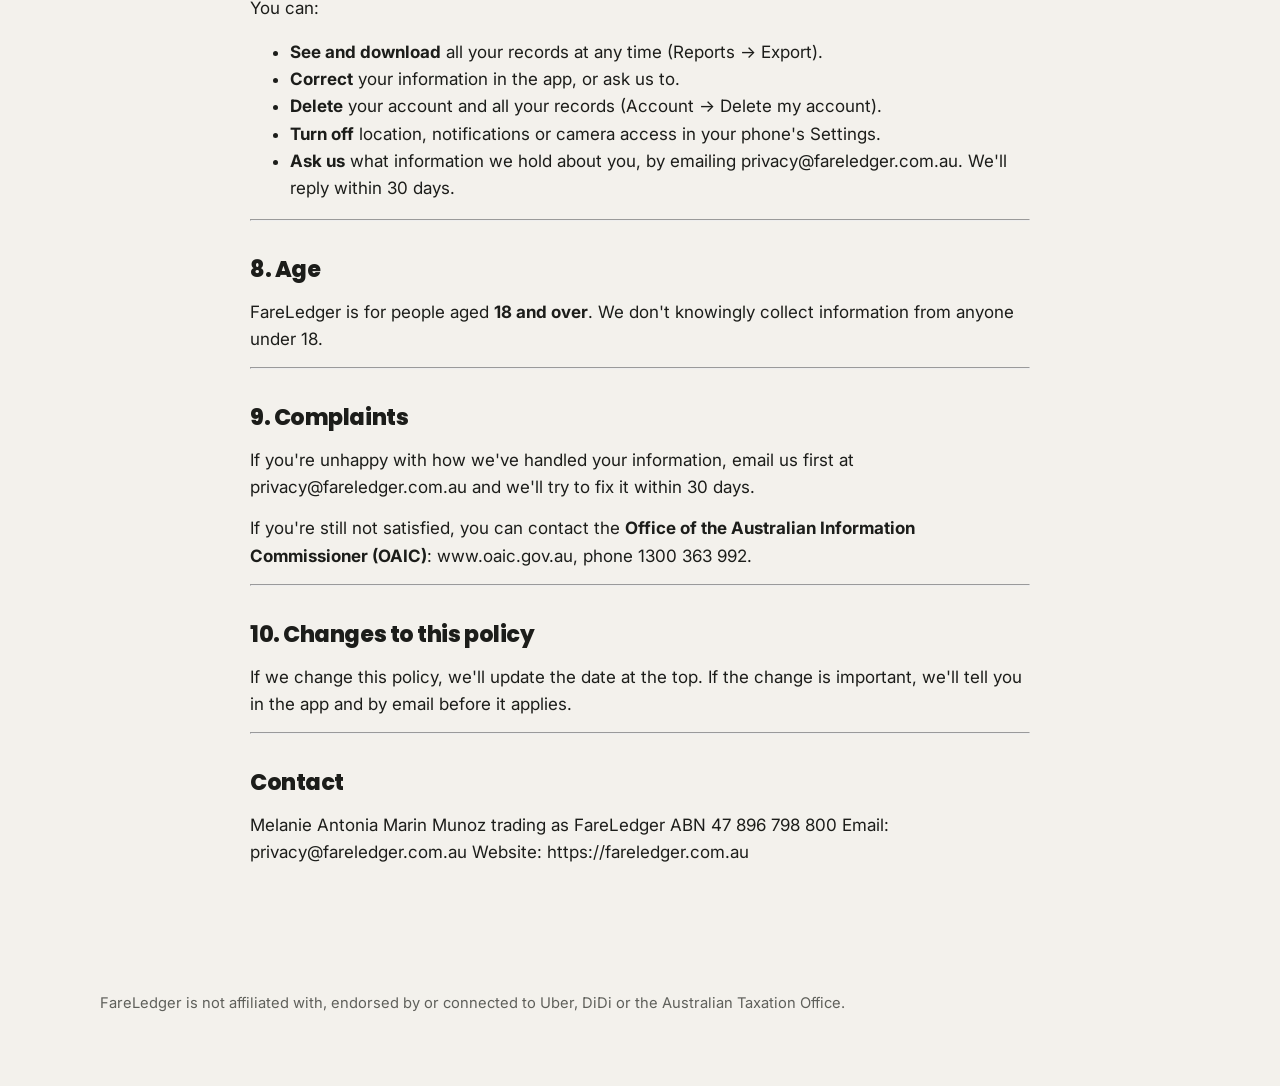
==== commit ffd9d9fc: "Publish Terms of Use and Privacy Policy" ====
--- a/privacy.html
+++ b/privacy.html
@@ -5,21 +5,20 @@
   <meta name="viewport" content="width=device-width, initial-scale=1" />
   <title>Privacy Policy – FareLedger</title>
   <meta name="theme-color" content="#0a5f55" />
-  <link rel="icon" href="images/favicon.png?v=202610282037" />
+  <link rel="icon" href="images/favicon.png?v=202610290543" />
   <link rel="preconnect" href="https://fonts.googleapis.com" />
   <link rel="preconnect" href="https://fonts.gstatic.com" crossorigin />
   <link href="https://fonts.googleapis.com/css2?family=Inter:wght@400;600;700&family=Poppins:wght@700;800&display=swap" rel="stylesheet" />
-  <link rel="stylesheet" href="styles.css?v=202610282037" />
+  <link rel="stylesheet" href="styles.css?v=202610290543" />
 </head>
 <body>
   <header class="site"><div class="wrap">
-    <a class="logo" href="index.html" aria-label="FareLedger home"><img src="images/logo.png?v=202610282037" alt="FareLedger" width="120" height="40" /></a>
+    <a class="logo" href="index.html" aria-label="FareLedger home"><img src="images/logo.png?v=202610290543" alt="FareLedger" width="120" height="40" /></a>
     <nav class="links"><a href="index.html">Home</a><a href="privacy.html">Privacy</a><a href="terms.html">Terms</a></nav>
   </div></header>
   <main class="legal">
 <h1>FareLedger Privacy Policy</h1>
-<p><strong>DRAFT for review. Not yet published.</strong> Placeholders are in [square brackets].</p>
-<p>Last updated: [DATE]</p>
+<p>Last updated: 29 October 2026</p>
 <p>FareLedger is an app that helps rideshare drivers in Australia keep their tax records: Uber and DiDi statements, expenses, a car logbook, GST and BAS figures, and an export for their accountant.</p>
 <p>FareLedger is run by Melanie Antonia Marin Munoz, a sole trader trading as FareLedger (ABN 47 896 798 800), based in New South Wales, Australia ("we", "us"). This policy explains what information we collect, why, where it goes, and the choices you have. We aim to handle personal information in line with the Australian Privacy Principles in the Privacy Act 1988 (Cth).</p>
 <p>If you have a question about your privacy, email us at privacy@fareledger.com.au.</p>
@@ -29,7 +28,7 @@
 <hr />
 <h2>2. What we collect</h2>
 <h3>Information you give us</h3>
-<table><thead><tr><th>What</th><th>Examples</th><th>Why</th></tr></thead><tbody><tr><td><strong>Account details</strong></td><td>Email address, password (stored scrambled, so we can't read it), or your Google or Apple sign-in</td><td>To create your account and let you sign in</td></tr><tr><td><strong>Profile</strong></td><td>First and last name, ABN, profile photo, the apps you drive for, your phone's work-use %, tax settings</td><td>To show on your reports and accountant export, and to work out your figures</td></tr><tr><td><strong>Uber and DiDi statements</strong></td><td>Monthly and yearly tax summaries (PDF), or your own spreadsheet, and the figures from them (fares, fees, tolls, km, trips). Statements may also show your name and ABN.</td><td>To work out your income, GST and BAS</td></tr><tr><td><strong>Expenses and assets</strong></td><td>Amounts, dates, what you bought, GST, work-use %, receipt photos or PDFs</td><td>To work out your deductions and GST credits</td></tr><tr><td><strong>Car and logbook</strong></td><td>Make, model, registration, ownership, odometer readings and photos, shift and trip times, notes, service history, months you marked as "didn't drive"</td><td>To keep your car logbook and work out your car's business-use %</td></tr><tr><td><strong>BAS records</strong></td><td>Quarters you marked as lodged, and the figures at the time</td><td>To carry later changes into your next BAS</td></tr><tr><td><strong>Messages to us</strong></td><td>Questions, problem reports, feature ideas, optional screenshots</td><td>To help you and improve FareLedger</td></tr><tr><td><strong>Early-access list</strong> (on our website)</td><td>First name, email, iPhone or Android, the apps you drive for, your state</td><td>To tell you when FareLedger is ready and invite you to try it. Ask us any time to take you off the list.</td></tr></tbody></table>
+<table><thead><tr><th>What</th><th>Examples</th><th>Why</th></tr></thead><tbody><tr><td><strong>Account details</strong></td><td>Email address, password (stored scrambled, so we can't read it), or your Google or Apple sign-in</td><td>To create your account and let you sign in</td></tr><tr><td><strong>Profile</strong></td><td>First and last name, ABN, profile photo, the apps you drive for, your phone's work-use %, tax settings</td><td>To show on your reports and accountant export, and to work out your figures</td></tr><tr><td><strong>Uber and DiDi statements</strong></td><td>Monthly and yearly tax summaries (PDF), or your own spreadsheet, and the figures from them (fares, fees, tolls, km, trips). Statements may also show your name and ABN.</td><td>To work out your income, GST and BAS</td></tr><tr><td><strong>Expenses and assets</strong></td><td>Amounts, dates, what you bought, GST, work-use %, receipt photos or PDFs</td><td>To work out your deductions and GST credits</td></tr><tr><td><strong>Car and logbook</strong></td><td>Make, model, registration, ownership, odometer readings and photos, shift and trip times, notes, service history, months you marked as "didn't drive"</td><td>To keep your car logbook and work out your car's business-use %</td></tr><tr><td><strong>BAS records</strong></td><td>Quarters you marked as lodged, and the figures at the time</td><td>To carry later changes into your next BAS</td></tr><tr><td><strong>Messages to us</strong></td><td>Questions, problem reports, feature ideas, optional screenshots</td><td>To help you and improve FareLedger</td></tr><tr><td><strong>About you</strong> (when you sign up)</td><td>Your age range, the state you drive in, how much you drive and how you heard about FareLedger. You confirm you're 18 or older and agree to our terms.</td><td>To understand who uses FareLedger and improve it. We only look at these answers in summary form (for example "40% of drivers are in NSW").</td></tr><tr><td><strong>Early-access list</strong> (on our website)</td><td>First name, email, iPhone or Android, the apps you drive for, your state</td><td>To tell you when FareLedger is ready and invite you to try it. Ask us any time to take you off the list.</td></tr></tbody></table>
 <h3>Information collected automatically</h3>
 <ul><li><strong>App details sent with a message to us:</strong> the app version, whether you use a phone or web browser, and its operating system and browser version. This helps us fix problems.</li><li><strong>Basic server logs:</strong> like most online services, our providers record technical details such as your IP address and when you connected, to keep the service running and secure.</li><li><strong>On your device:</strong> the app saves a few things on your phone or browser so it works smoothly, for example a shift in progress, whether you've seen the welcome screens, and your sign-in session. These stay on your device.</li></ul>
 <h3>Location (phone app only, optional)</h3>
--- a/styles.css
+++ b/styles.css
@@ -186,6 +186,7 @@
 footer.site .row { display: flex; flex-wrap: wrap; gap: 18px; align-items: center; justify-content: space-between; }
 footer.site nav { display: flex; flex-wrap: wrap; gap: 18px; }
 footer.site nav a { color: var(--text); text-decoration: none; font-weight: 600; }
+footer.site .copyright { text-align: center; margin-top: 8px; }
 
 /* Legal pages */
 .legal { max-width: 820px; margin: 0 auto; padding: 48px 20px 72px; }
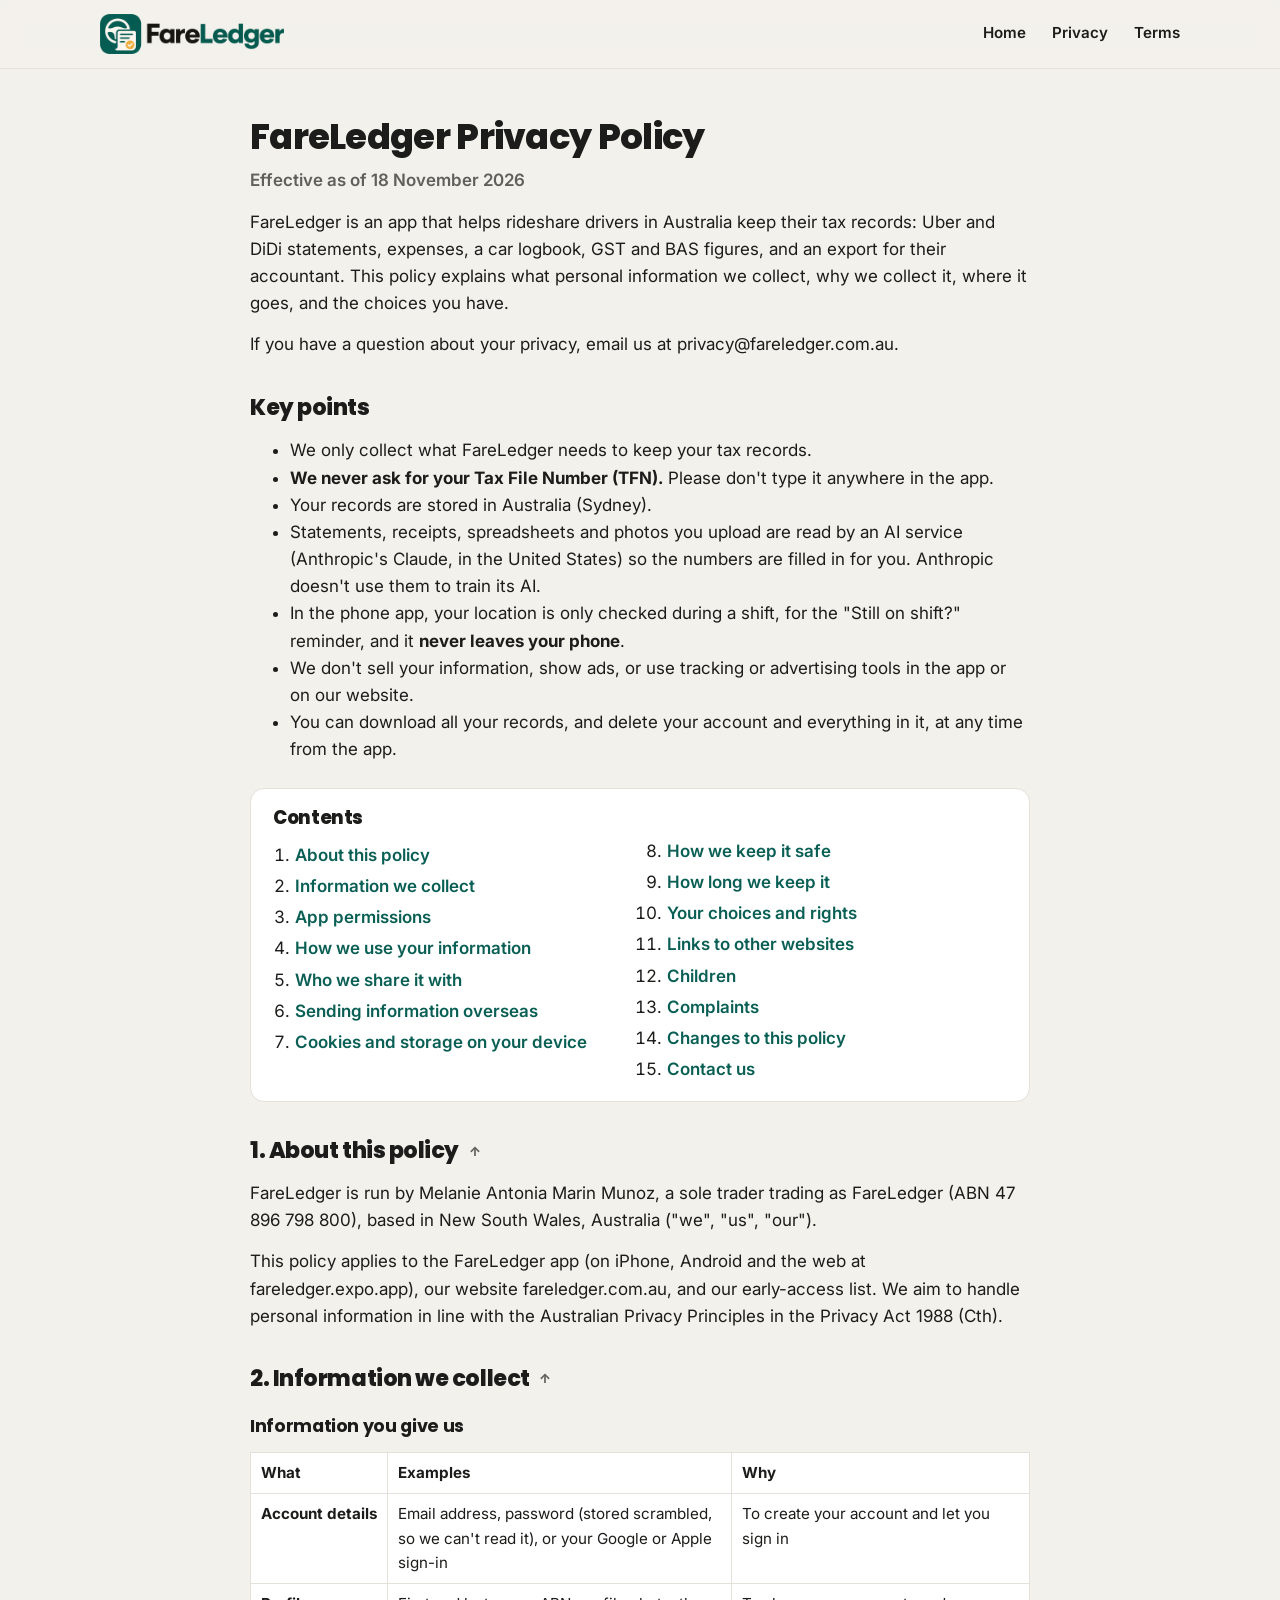
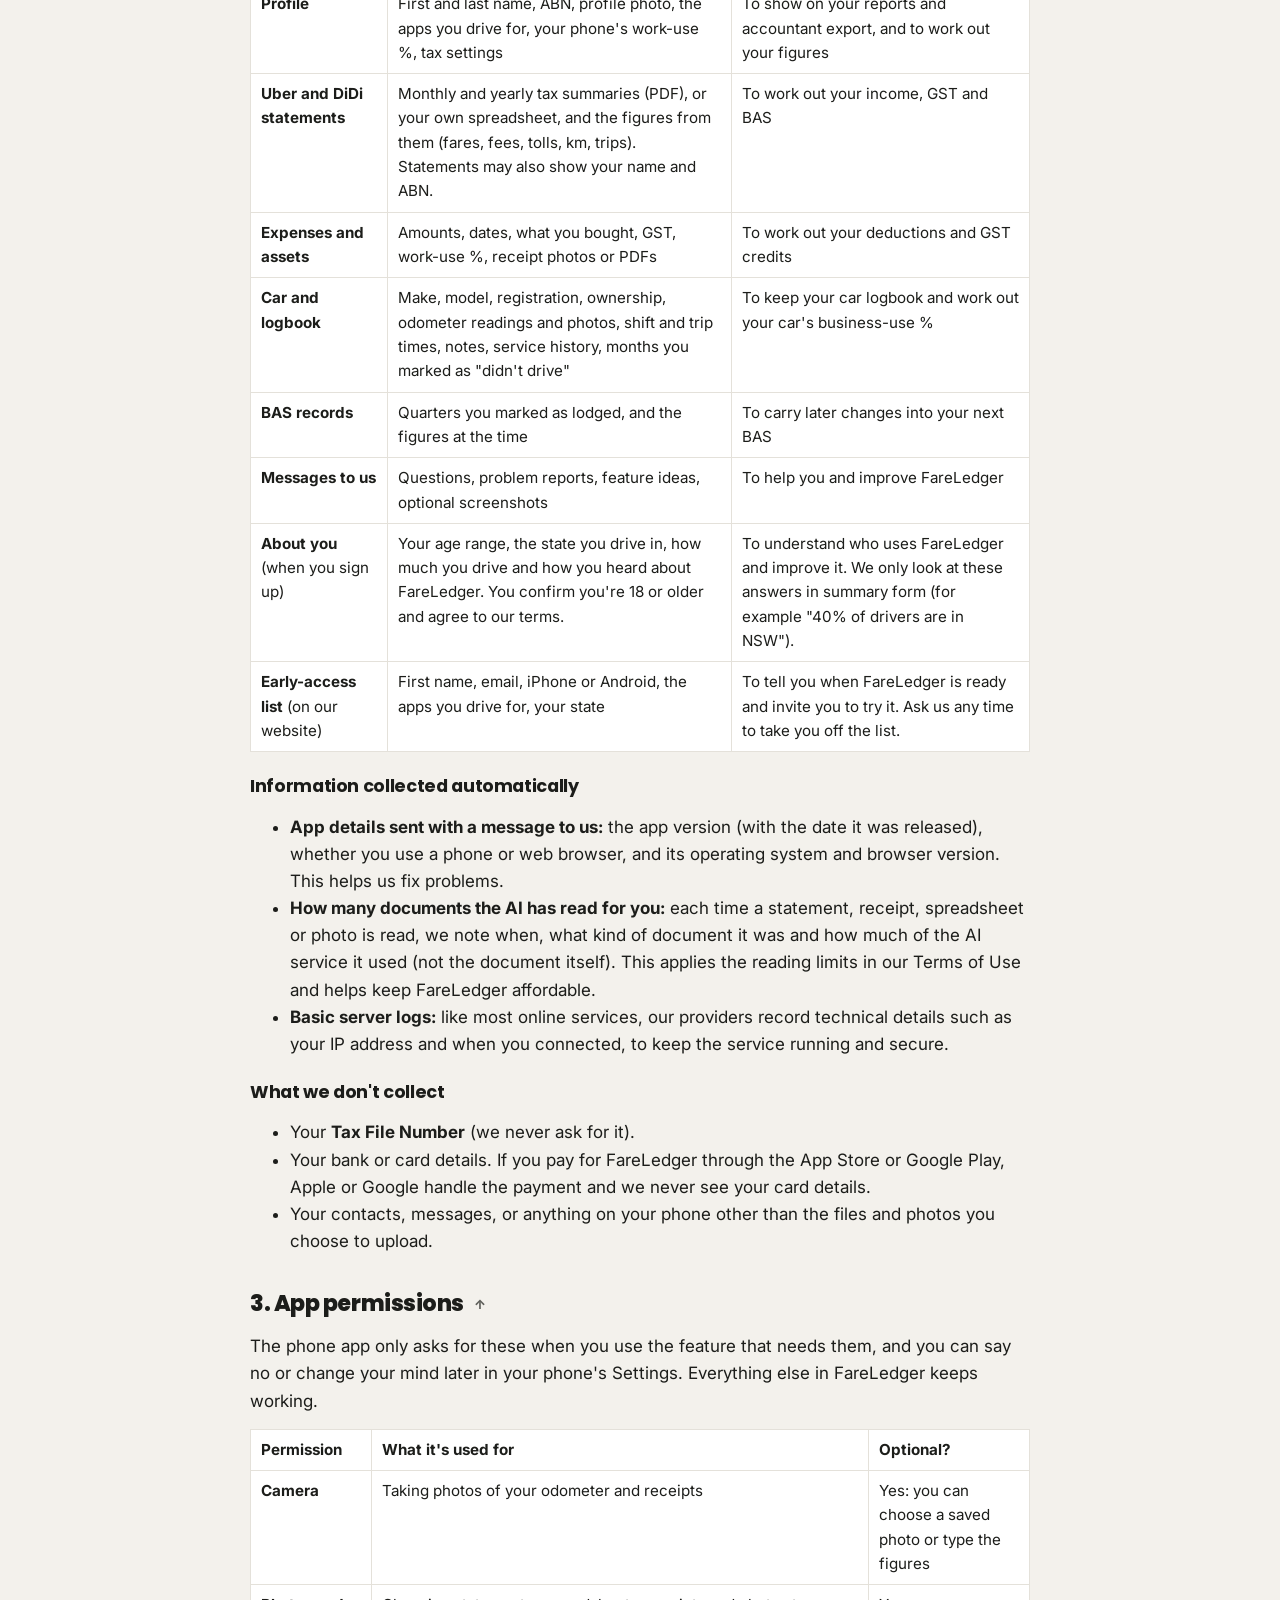
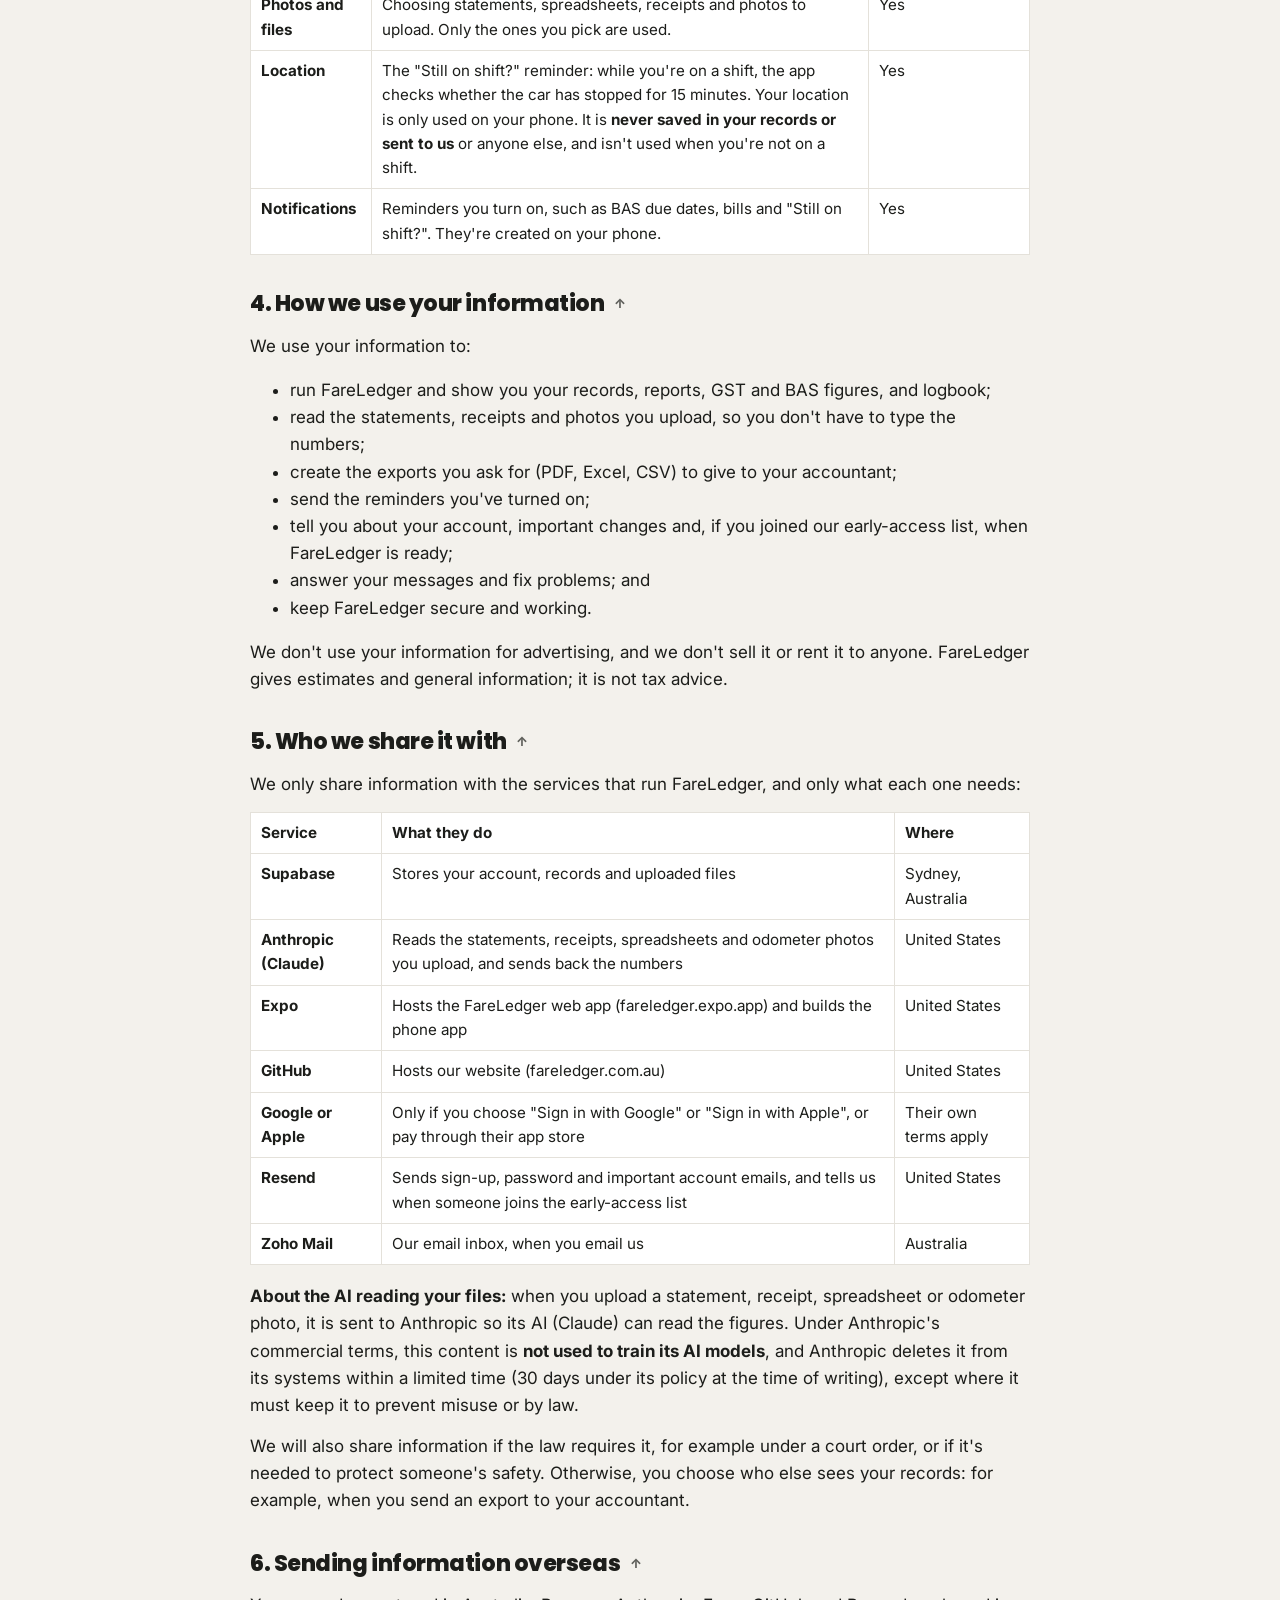
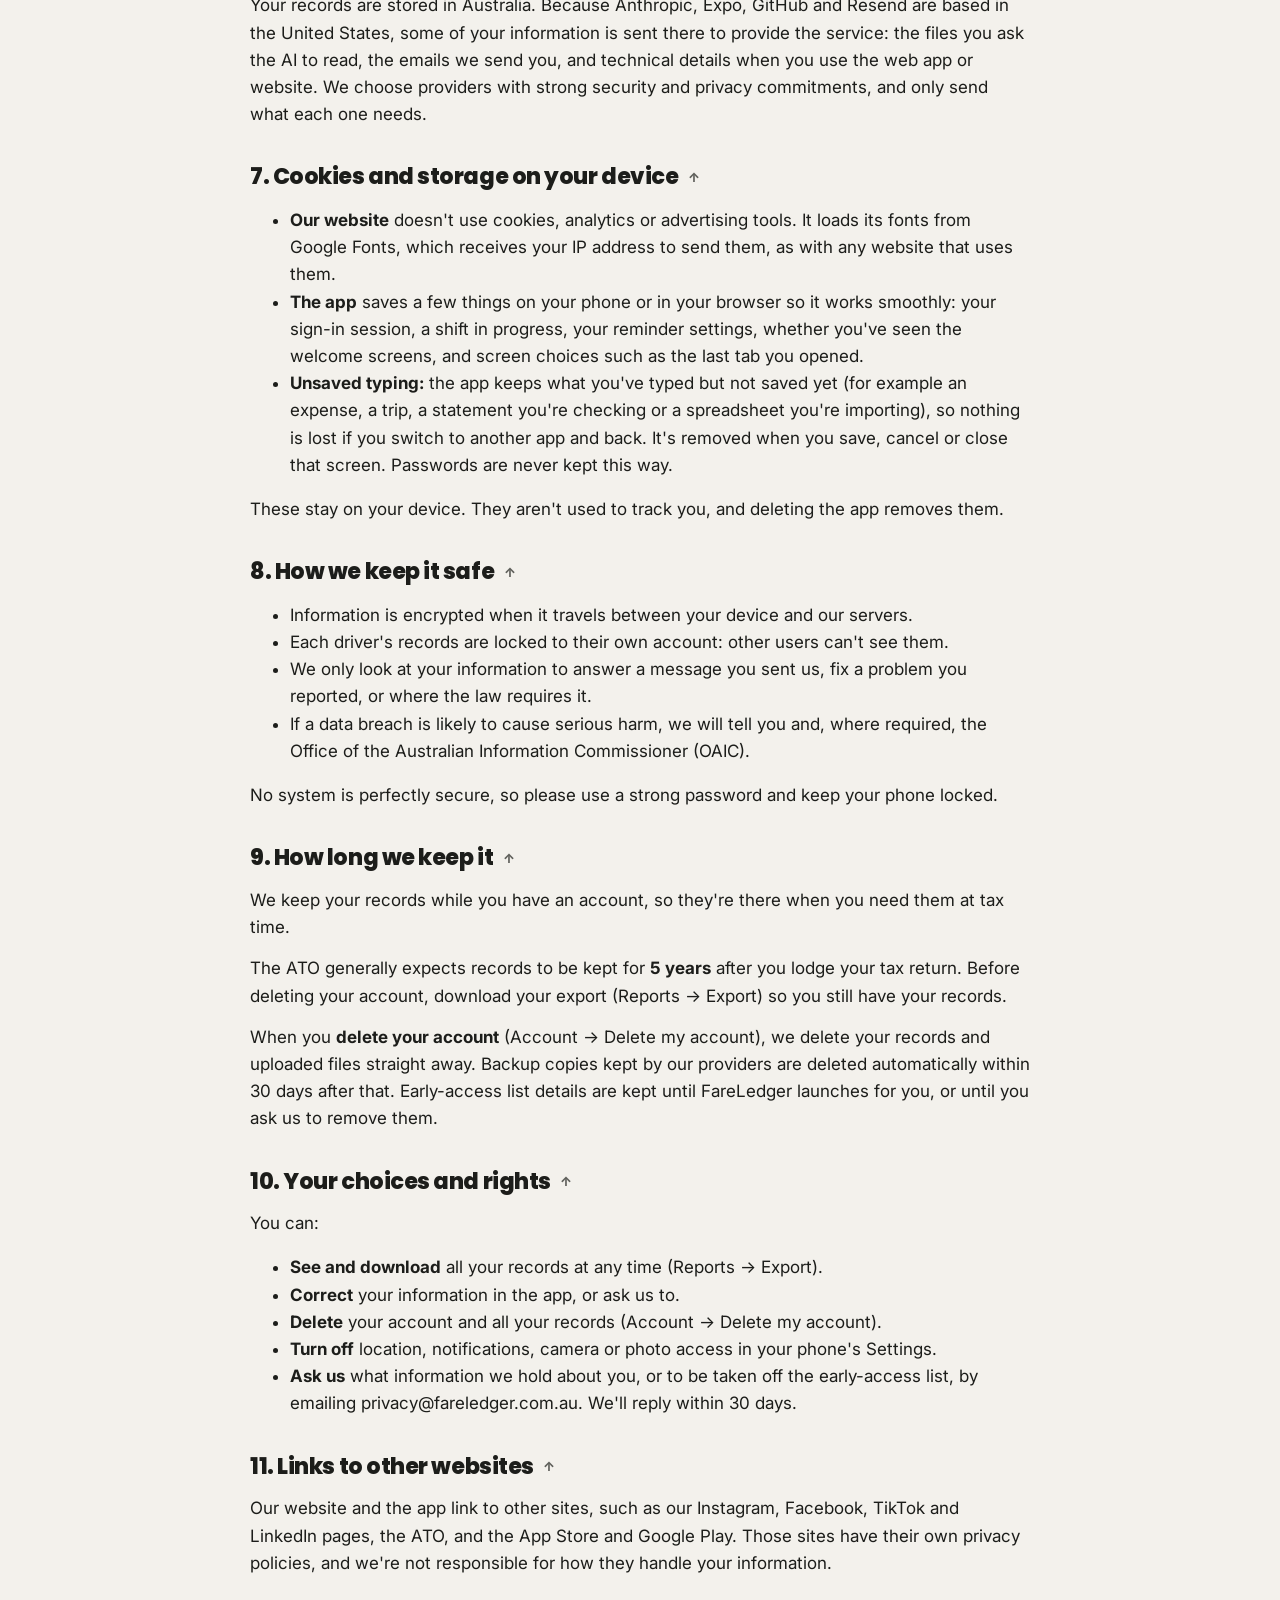
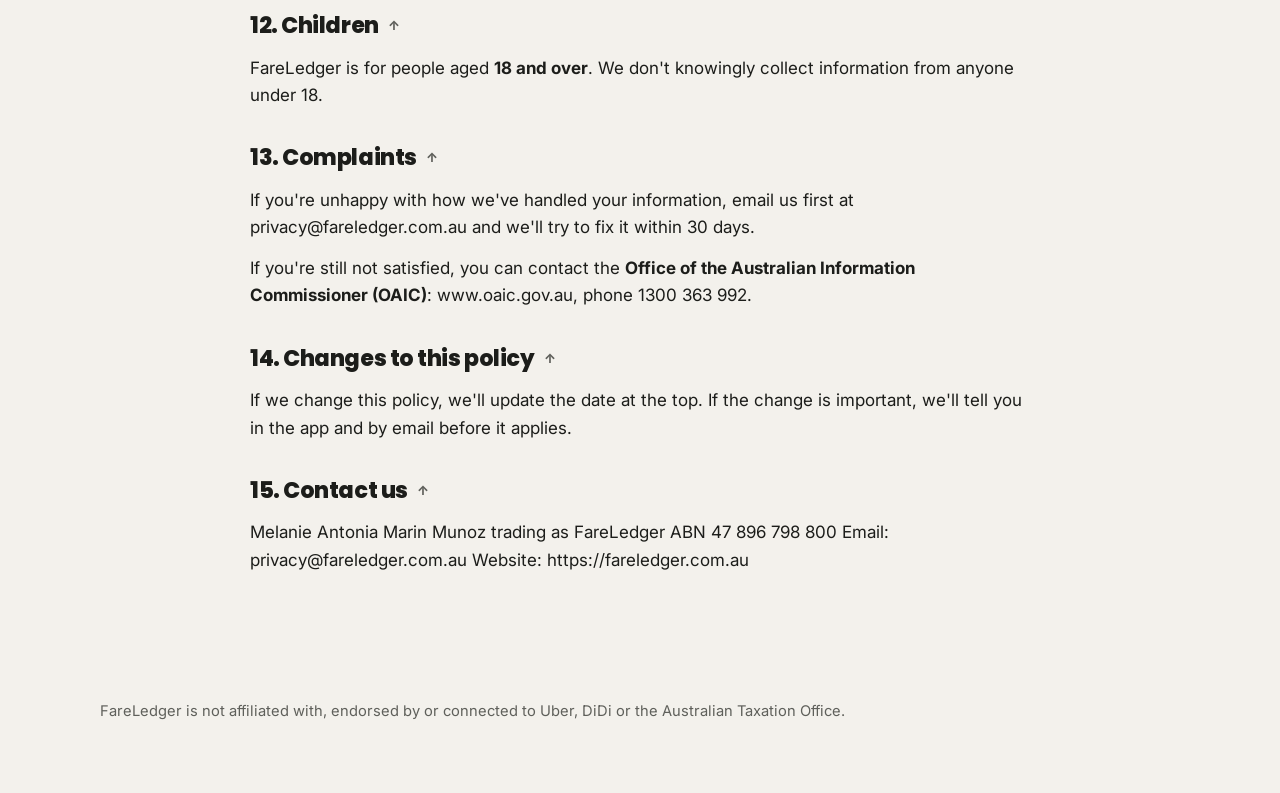
==== commit 100841d3: "Privacy Policy and Terms of Use: effective 18 Nov 2026, new layout with contents" ====
--- a/privacy.html
+++ b/privacy.html
@@ -5,76 +5,72 @@
   <meta name="viewport" content="width=device-width, initial-scale=1" />
   <title>Privacy Policy – FareLedger</title>
   <meta name="theme-color" content="#0a5f55" />
-  <link rel="icon" href="images/favicon.png?v=202610290543" />
+  <link rel="icon" href="images/favicon.png?v=202611172242" />
   <link rel="preconnect" href="https://fonts.googleapis.com" />
   <link rel="preconnect" href="https://fonts.gstatic.com" crossorigin />
   <link href="https://fonts.googleapis.com/css2?family=Inter:wght@400;600;700&family=Poppins:wght@700;800&display=swap" rel="stylesheet" />
-  <link rel="stylesheet" href="styles.css?v=202610290543" />
+  <link rel="stylesheet" href="styles.css?v=202611172242" />
 </head>
 <body>
   <header class="site"><div class="wrap">
-    <a class="logo" href="index.html" aria-label="FareLedger home"><img src="images/logo.png?v=202610290543" alt="FareLedger" width="120" height="40" /></a>
+    <a class="logo" href="index.html" aria-label="FareLedger home"><img src="images/logo.png?v=202611172242" alt="FareLedger" width="120" height="40" /></a>
     <nav class="links"><a href="index.html">Home</a><a href="privacy.html">Privacy</a><a href="terms.html">Terms</a></nav>
   </div></header>
   <main class="legal">
 <h1>FareLedger Privacy Policy</h1>
-<p>Last updated: 29 October 2026</p>
-<p>FareLedger is an app that helps rideshare drivers in Australia keep their tax records: Uber and DiDi statements, expenses, a car logbook, GST and BAS figures, and an export for their accountant.</p>
-<p>FareLedger is run by Melanie Antonia Marin Munoz, a sole trader trading as FareLedger (ABN 47 896 798 800), based in New South Wales, Australia ("we", "us"). This policy explains what information we collect, why, where it goes, and the choices you have. We aim to handle personal information in line with the Australian Privacy Principles in the Privacy Act 1988 (Cth).</p>
+<p class="effective">Effective as of 18 November 2026</p>
+<p>FareLedger is an app that helps rideshare drivers in Australia keep their tax records: Uber and DiDi statements, expenses, a car logbook, GST and BAS figures, and an export for their accountant. This policy explains what personal information we collect, why we collect it, where it goes, and the choices you have.</p>
 <p>If you have a question about your privacy, email us at privacy@fareledger.com.au.</p>
-<hr />
-<h2>1. The short version</h2>
-<ul><li>We only collect what FareLedger needs to keep your tax records.</li><li><strong>We never ask for your Tax File Number (TFN).</strong> Please don't type it anywhere in the app.</li><li>Your records are stored in Australia (Sydney).</li><li>Statements, receipts and photos you upload are sent to an AI service (Anthropic's Claude, in the United States) to be read, so the numbers are filled in for you. The figures come back and are stored with your records in Sydney. Anthropic doesn't keep your files as part of your records, and doesn't use them to train AI.</li><li>In the phone app, your location is only checked during a shift, for the "Still on shift?" reminder, and it <strong>never leaves your phone</strong>.</li><li>We don't sell your information, show ads in FareLedger, or put tracking or advertising tools in the app or on our website.</li><li>You can download all your records, and delete your account and everything in it, at any time from the app.</li></ul>
-<hr />
-<h2>2. What we collect</h2>
+<h2>Key points</h2>
+<ul><li>We only collect what FareLedger needs to keep your tax records.</li><li><strong>We never ask for your Tax File Number (TFN).</strong> Please don't type it anywhere in the app.</li><li>Your records are stored in Australia (Sydney).</li><li>Statements, receipts, spreadsheets and photos you upload are read by an AI service (Anthropic's Claude, in the United States) so the numbers are filled in for you. Anthropic doesn't use them to train its AI.</li><li>In the phone app, your location is only checked during a shift, for the "Still on shift?" reminder, and it <strong>never leaves your phone</strong>.</li><li>We don't sell your information, show ads, or use tracking or advertising tools in the app or on our website.</li><li>You can download all your records, and delete your account and everything in it, at any time from the app.</li></ul>
+<nav class="toc" id="contents" aria-label="Contents"><h2>Contents</h2><ol><li><a href="#1-about-this-policy">About this policy</a></li><li><a href="#2-information-we-collect">Information we collect</a></li><li><a href="#3-app-permissions">App permissions</a></li><li><a href="#4-how-we-use-your-information">How we use your information</a></li><li><a href="#5-who-we-share-it-with">Who we share it with</a></li><li><a href="#6-sending-information-overseas">Sending information overseas</a></li><li><a href="#7-cookies-and-storage-on-your-device">Cookies and storage on your device</a></li><li><a href="#8-how-we-keep-it-safe">How we keep it safe</a></li><li><a href="#9-how-long-we-keep-it">How long we keep it</a></li><li><a href="#10-your-choices-and-rights">Your choices and rights</a></li><li><a href="#11-links-to-other-websites">Links to other websites</a></li><li><a href="#12-children">Children</a></li><li><a href="#13-complaints">Complaints</a></li><li><a href="#14-changes-to-this-policy">Changes to this policy</a></li><li><a href="#15-contact-us">Contact us</a></li></ol></nav>
+<h2 id="1-about-this-policy">1. About this policy <a class="to-top" href="#contents" aria-label="Back to contents">↑</a></h2>
+<p>FareLedger is run by Melanie Antonia Marin Munoz, a sole trader trading as FareLedger (ABN 47 896 798 800), based in New South Wales, Australia ("we", "us", "our").</p>
+<p>This policy applies to the FareLedger app (on iPhone, Android and the web at fareledger.expo.app), our website fareledger.com.au, and our early-access list. We aim to handle personal information in line with the Australian Privacy Principles in the Privacy Act 1988 (Cth).</p>
+<h2 id="2-information-we-collect">2. Information we collect <a class="to-top" href="#contents" aria-label="Back to contents">↑</a></h2>
 <h3>Information you give us</h3>
 <table><thead><tr><th>What</th><th>Examples</th><th>Why</th></tr></thead><tbody><tr><td><strong>Account details</strong></td><td>Email address, password (stored scrambled, so we can't read it), or your Google or Apple sign-in</td><td>To create your account and let you sign in</td></tr><tr><td><strong>Profile</strong></td><td>First and last name, ABN, profile photo, the apps you drive for, your phone's work-use %, tax settings</td><td>To show on your reports and accountant export, and to work out your figures</td></tr><tr><td><strong>Uber and DiDi statements</strong></td><td>Monthly and yearly tax summaries (PDF), or your own spreadsheet, and the figures from them (fares, fees, tolls, km, trips). Statements may also show your name and ABN.</td><td>To work out your income, GST and BAS</td></tr><tr><td><strong>Expenses and assets</strong></td><td>Amounts, dates, what you bought, GST, work-use %, receipt photos or PDFs</td><td>To work out your deductions and GST credits</td></tr><tr><td><strong>Car and logbook</strong></td><td>Make, model, registration, ownership, odometer readings and photos, shift and trip times, notes, service history, months you marked as "didn't drive"</td><td>To keep your car logbook and work out your car's business-use %</td></tr><tr><td><strong>BAS records</strong></td><td>Quarters you marked as lodged, and the figures at the time</td><td>To carry later changes into your next BAS</td></tr><tr><td><strong>Messages to us</strong></td><td>Questions, problem reports, feature ideas, optional screenshots</td><td>To help you and improve FareLedger</td></tr><tr><td><strong>About you</strong> (when you sign up)</td><td>Your age range, the state you drive in, how much you drive and how you heard about FareLedger. You confirm you're 18 or older and agree to our terms.</td><td>To understand who uses FareLedger and improve it. We only look at these answers in summary form (for example "40% of drivers are in NSW").</td></tr><tr><td><strong>Early-access list</strong> (on our website)</td><td>First name, email, iPhone or Android, the apps you drive for, your state</td><td>To tell you when FareLedger is ready and invite you to try it. Ask us any time to take you off the list.</td></tr></tbody></table>
 <h3>Information collected automatically</h3>
-<ul><li><strong>App details sent with a message to us:</strong> the app version, whether you use a phone or web browser, and its operating system and browser version. This helps us fix problems.</li><li><strong>Basic server logs:</strong> like most online services, our providers record technical details such as your IP address and when you connected, to keep the service running and secure.</li><li><strong>On your device:</strong> the app saves a few things on your phone or browser so it works smoothly, for example a shift in progress, whether you've seen the welcome screens, and your sign-in session. These stay on your device.</li></ul>
-<h3>Location (phone app only, optional)</h3>
-<p>If you turn on the <strong>"Still on shift?" reminder</strong>, the phone app checks whether the car is moving <strong>only while you are on a shift</strong>, and reminds you to end your shift if the car hasn't moved for 15 minutes.</p>
-<ul><li>Your location is <strong>only used on your phone</strong>. It is <strong>never saved in your records or sent to us</strong> or to anyone else.</li><li>It is not used at all when you're not on a shift.</li><li>It's optional. Without it, everything else in FareLedger works the same. You can turn it off at any time in your phone's Settings.</li></ul>
+<ul><li><strong>App details sent with a message to us:</strong> the app version (with the date it was released), whether you use a phone or web browser, and its operating system and browser version. This helps us fix problems.</li><li><strong>How many documents the AI has read for you:</strong> each time a statement, receipt, spreadsheet or photo is read, we note when, what kind of document it was and how much of the AI service it used (not the document itself). This applies the reading limits in our Terms of Use and helps keep FareLedger affordable.</li><li><strong>Basic server logs:</strong> like most online services, our providers record technical details such as your IP address and when you connected, to keep the service running and secure.</li></ul>
 <h3>What we don't collect</h3>
 <ul><li>Your <strong>Tax File Number</strong> (we never ask for it).</li><li>Your bank or card details. If you pay for FareLedger through the App Store or Google Play, Apple or Google handle the payment and we never see your card details.</li><li>Your contacts, messages, or anything on your phone other than the files and photos you choose to upload.</li></ul>
-<hr />
-<h2>3. How we use your information</h2>
+<h2 id="3-app-permissions">3. App permissions <a class="to-top" href="#contents" aria-label="Back to contents">↑</a></h2>
+<p>The phone app only asks for these when you use the feature that needs them, and you can say no or change your mind later in your phone's Settings. Everything else in FareLedger keeps working.</p>
+<table><thead><tr><th>Permission</th><th>What it's used for</th><th>Optional?</th></tr></thead><tbody><tr><td><strong>Camera</strong></td><td>Taking photos of your odometer and receipts</td><td>Yes: you can choose a saved photo or type the figures</td></tr><tr><td><strong>Photos and files</strong></td><td>Choosing statements, spreadsheets, receipts and photos to upload. Only the ones you pick are used.</td><td>Yes</td></tr><tr><td><strong>Location</strong></td><td>The "Still on shift?" reminder: while you're on a shift, the app checks whether the car has stopped for 15 minutes. Your location is only used on your phone. It is <strong>never saved in your records or sent to us</strong> or anyone else, and isn't used when you're not on a shift.</td><td>Yes</td></tr><tr><td><strong>Notifications</strong></td><td>Reminders you turn on, such as BAS due dates, bills and "Still on shift?". They're created on your phone.</td><td>Yes</td></tr></tbody></table>
+<h2 id="4-how-we-use-your-information">4. How we use your information <a class="to-top" href="#contents" aria-label="Back to contents">↑</a></h2>
 <p>We use your information to:</p>
-<ul><li>run FareLedger and show you your records, reports, GST and BAS figures, and logbook;</li><li>read the statements, receipts and photos you upload, so you don't have to type the numbers;</li><li>create the exports you ask for (PDF, Excel, CSV) to give to your accountant;</li><li>send you reminders you've turned on (for example BAS due dates or "Still on shift?"); these are created on your phone;</li><li>answer your messages and fix problems;</li><li>keep FareLedger secure and working.</li></ul>
-<p>We don't use your information for advertising, and we don't sell it or rent it to anyone.</p>
-<p>FareLedger gives estimates and general information. It is not tax advice.</p>
-<hr />
-<h2>4. Who we share it with</h2>
-<p>We only share information with the services that run FareLedger, and only what they need:</p>
-<table><thead><tr><th>Service</th><th>What they do</th><th>Where</th></tr></thead><tbody><tr><td><strong>Supabase</strong></td><td>Stores your account, records and uploaded files</td><td>Sydney, Australia</td></tr><tr><td><strong>Anthropic (Claude)</strong></td><td>Reads the statements, receipts, spreadsheets and odometer photos you upload, and sends back the numbers</td><td>United States</td></tr><tr><td><strong>Expo</strong></td><td>Hosts the FareLedger web app (fareledger.expo.app) and builds the phone app</td><td>United States</td></tr><tr><td><strong>GitHub</strong></td><td>Hosts our website (fareledger.com.au)</td><td>United States</td></tr><tr><td><strong>Google or Apple</strong></td><td>Only if you choose "Sign in with Google" or "Sign in with Apple"</td><td>Their own terms apply</td></tr><tr><td><strong>Resend</strong></td><td>Sends sign-up, password and important account emails</td><td>United States</td></tr><tr><td><strong>Zoho Mail</strong></td><td>Our email inbox, when you email us</td><td>Australia</td></tr></tbody></table>
-<p><strong>About the AI reading your files:</strong> when you upload a statement, receipt, spreadsheet or odometer photo, it is sent to Anthropic so their AI (Claude) can read the figures. Under Anthropic's commercial terms, this content is <strong>not used to train their AI models</strong>, and Anthropic deletes it from its systems within a limited time (30 days under its policy at the time of writing), except where it must keep it to prevent misuse or by law.</p>
-<p><strong>Overseas:</strong> because Anthropic, Expo, GitHub and Resend are based in the United States, some of your information is sent overseas. We choose providers with strong security and privacy commitments.</p>
-<p>We will also share information if the law requires it, for example a court order, or if needed to protect someone's safety.</p>
-<p>You choose who else sees your records: for example, when you send an export to your accountant.</p>
-<hr />
-<h2>5. How we keep it safe</h2>
-<ul><li>Information is encrypted when it travels between your device and our servers.</li><li>Each driver's records are locked to their own account: other users can't see them.</li><li>Only you can see your records in the app. We only look at your information to answer a message you sent us, fix a problem you reported, or where the law requires it.</li><li>If a data breach is likely to cause serious harm, we will tell you and, where required, the Office of the Australian Information Commissioner (OAIC).</li></ul>
+<ul><li>run FareLedger and show you your records, reports, GST and BAS figures, and logbook;</li><li>read the statements, receipts and photos you upload, so you don't have to type the numbers;</li><li>create the exports you ask for (PDF, Excel, CSV) to give to your accountant;</li><li>send the reminders you've turned on;</li><li>tell you about your account, important changes and, if you joined our early-access list, when FareLedger is ready;</li><li>answer your messages and fix problems; and</li><li>keep FareLedger secure and working.</li></ul>
+<p>We don't use your information for advertising, and we don't sell it or rent it to anyone. FareLedger gives estimates and general information; it is not tax advice.</p>
+<h2 id="5-who-we-share-it-with">5. Who we share it with <a class="to-top" href="#contents" aria-label="Back to contents">↑</a></h2>
+<p>We only share information with the services that run FareLedger, and only what each one needs:</p>
+<table><thead><tr><th>Service</th><th>What they do</th><th>Where</th></tr></thead><tbody><tr><td><strong>Supabase</strong></td><td>Stores your account, records and uploaded files</td><td>Sydney, Australia</td></tr><tr><td><strong>Anthropic (Claude)</strong></td><td>Reads the statements, receipts, spreadsheets and odometer photos you upload, and sends back the numbers</td><td>United States</td></tr><tr><td><strong>Expo</strong></td><td>Hosts the FareLedger web app (fareledger.expo.app) and builds the phone app</td><td>United States</td></tr><tr><td><strong>GitHub</strong></td><td>Hosts our website (fareledger.com.au)</td><td>United States</td></tr><tr><td><strong>Google or Apple</strong></td><td>Only if you choose "Sign in with Google" or "Sign in with Apple", or pay through their app store</td><td>Their own terms apply</td></tr><tr><td><strong>Resend</strong></td><td>Sends sign-up, password and important account emails, and tells us when someone joins the early-access list</td><td>United States</td></tr><tr><td><strong>Zoho Mail</strong></td><td>Our email inbox, when you email us</td><td>Australia</td></tr></tbody></table>
+<p><strong>About the AI reading your files:</strong> when you upload a statement, receipt, spreadsheet or odometer photo, it is sent to Anthropic so its AI (Claude) can read the figures. Under Anthropic's commercial terms, this content is <strong>not used to train its AI models</strong>, and Anthropic deletes it from its systems within a limited time (30 days under its policy at the time of writing), except where it must keep it to prevent misuse or by law.</p>
+<p>We will also share information if the law requires it, for example under a court order, or if it's needed to protect someone's safety. Otherwise, you choose who else sees your records: for example, when you send an export to your accountant.</p>
+<h2 id="6-sending-information-overseas">6. Sending information overseas <a class="to-top" href="#contents" aria-label="Back to contents">↑</a></h2>
+<p>Your records are stored in Australia. Because Anthropic, Expo, GitHub and Resend are based in the United States, some of your information is sent there to provide the service: the files you ask the AI to read, the emails we send you, and technical details when you use the web app or website. We choose providers with strong security and privacy commitments, and only send what each one needs.</p>
+<h2 id="7-cookies-and-storage-on-your-device">7. Cookies and storage on your device <a class="to-top" href="#contents" aria-label="Back to contents">↑</a></h2>
+<ul><li><strong>Our website</strong> doesn't use cookies, analytics or advertising tools. It loads its fonts from Google Fonts, which receives your IP address to send them, as with any website that uses them.</li><li><strong>The app</strong> saves a few things on your phone or in your browser so it works smoothly: your sign-in session, a shift in progress, your reminder settings, whether you've seen the welcome screens, and screen choices such as the last tab you opened.</li><li><strong>Unsaved typing:</strong> the app keeps what you've typed but not saved yet (for example an expense, a trip, a statement you're checking or a spreadsheet you're importing), so nothing is lost if you switch to another app and back. It's removed when you save, cancel or close that screen. Passwords are never kept this way.</li></ul>
+<p>These stay on your device. They aren't used to track you, and deleting the app removes them.</p>
+<h2 id="8-how-we-keep-it-safe">8. How we keep it safe <a class="to-top" href="#contents" aria-label="Back to contents">↑</a></h2>
+<ul><li>Information is encrypted when it travels between your device and our servers.</li><li>Each driver's records are locked to their own account: other users can't see them.</li><li>We only look at your information to answer a message you sent us, fix a problem you reported, or where the law requires it.</li><li>If a data breach is likely to cause serious harm, we will tell you and, where required, the Office of the Australian Information Commissioner (OAIC).</li></ul>
 <p>No system is perfectly secure, so please use a strong password and keep your phone locked.</p>
-<hr />
-<h2>6. How long we keep it</h2>
-<p>We keep your records while you have an account, so they're there when you need them for tax time.</p>
+<h2 id="9-how-long-we-keep-it">9. How long we keep it <a class="to-top" href="#contents" aria-label="Back to contents">↑</a></h2>
+<p>We keep your records while you have an account, so they're there when you need them at tax time.</p>
 <p>The ATO generally expects records to be kept for <strong>5 years</strong> after you lodge your tax return. Before deleting your account, download your export (Reports → Export) so you still have your records.</p>
-<p>When you <strong>delete your account</strong> (Account → Delete my account), we delete your records and uploaded files straight away. Backup copies kept by our providers are deleted automatically within 30 days after that.</p>
-<hr />
-<h2>7. Your choices and rights</h2>
+<p>When you <strong>delete your account</strong> (Account → Delete my account), we delete your records and uploaded files straight away. Backup copies kept by our providers are deleted automatically within 30 days after that. Early-access list details are kept until FareLedger launches for you, or until you ask us to remove them.</p>
+<h2 id="10-your-choices-and-rights">10. Your choices and rights <a class="to-top" href="#contents" aria-label="Back to contents">↑</a></h2>
 <p>You can:</p>
-<ul><li><strong>See and download</strong> all your records at any time (Reports → Export).</li><li><strong>Correct</strong> your information in the app, or ask us to.</li><li><strong>Delete</strong> your account and all your records (Account → Delete my account).</li><li><strong>Turn off</strong> location, notifications or camera access in your phone's Settings.</li><li><strong>Ask us</strong> what information we hold about you, by emailing privacy@fareledger.com.au. We'll reply within 30 days.</li></ul>
-<hr />
-<h2>8. Age</h2>
+<ul><li><strong>See and download</strong> all your records at any time (Reports → Export).</li><li><strong>Correct</strong> your information in the app, or ask us to.</li><li><strong>Delete</strong> your account and all your records (Account → Delete my account).</li><li><strong>Turn off</strong> location, notifications, camera or photo access in your phone's Settings.</li><li><strong>Ask us</strong> what information we hold about you, or to be taken off the early-access list, by emailing privacy@fareledger.com.au. We'll reply within 30 days.</li></ul>
+<h2 id="11-links-to-other-websites">11. Links to other websites <a class="to-top" href="#contents" aria-label="Back to contents">↑</a></h2>
+<p>Our website and the app link to other sites, such as our Instagram, Facebook, TikTok and LinkedIn pages, the ATO, and the App Store and Google Play. Those sites have their own privacy policies, and we're not responsible for how they handle your information.</p>
+<h2 id="12-children">12. Children <a class="to-top" href="#contents" aria-label="Back to contents">↑</a></h2>
 <p>FareLedger is for people aged <strong>18 and over</strong>. We don't knowingly collect information from anyone under 18.</p>
-<hr />
-<h2>9. Complaints</h2>
+<h2 id="13-complaints">13. Complaints <a class="to-top" href="#contents" aria-label="Back to contents">↑</a></h2>
 <p>If you're unhappy with how we've handled your information, email us first at privacy@fareledger.com.au and we'll try to fix it within 30 days.</p>
 <p>If you're still not satisfied, you can contact the <strong>Office of the Australian Information Commissioner (OAIC)</strong>: www.oaic.gov.au, phone 1300 363 992.</p>
-<hr />
-<h2>10. Changes to this policy</h2>
+<h2 id="14-changes-to-this-policy">14. Changes to this policy <a class="to-top" href="#contents" aria-label="Back to contents">↑</a></h2>
 <p>If we change this policy, we'll update the date at the top. If the change is important, we'll tell you in the app and by email before it applies.</p>
-<hr />
-<h2>Contact</h2>
+<h2 id="15-contact-us">15. Contact us <a class="to-top" href="#contents" aria-label="Back to contents">↑</a></h2>
 <p>Melanie Antonia Marin Munoz trading as FareLedger ABN 47 896 798 800 Email: privacy@fareledger.com.au Website: https://fareledger.com.au</p>
   </main>
   <footer class="site"><div class="wrap">
--- a/styles.css
+++ b/styles.css
@@ -196,3 +196,14 @@
 .legal table { width: 100%; border-collapse: collapse; margin: 12px 0 18px; font-size: 0.95rem; background: var(--card); }
 .legal th, .legal td { border: 1px solid var(--border); padding: 8px 10px; text-align: left; vertical-align: top; }
 .legal blockquote { margin: 12px 0; padding: 10px 16px; background: var(--card); border-left: 4px solid var(--gold); }
+.legal .effective { color: var(--muted, #5f605b); font-weight: 600; margin-top: -6px; }
+.legal .toc { background: var(--card); border: 1px solid var(--border); border-radius: 14px; padding: 18px 22px; margin: 24px 0 8px; }
+.legal .toc h2 { font-size: 1.15rem; margin: 0 0 10px; }
+.legal .toc ol { margin: 0; padding-left: 22px; columns: 2; column-gap: 32px; }
+.legal .toc li { margin: 4px 0; break-inside: avoid; }
+.legal .toc a { color: var(--green, #0a5f55); text-decoration: none; font-weight: 600; }
+.legal .toc a:hover { text-decoration: underline; }
+.legal h2 { scroll-margin-top: 16px; }
+.legal .to-top { font-size: 0.8rem; color: var(--muted, #5f605b); text-decoration: none; margin-left: 6px; vertical-align: middle; }
+@media (max-width: 640px) { .legal .toc ol { columns: 1; } }
+@media print { .legal .to-top { display: none; } }
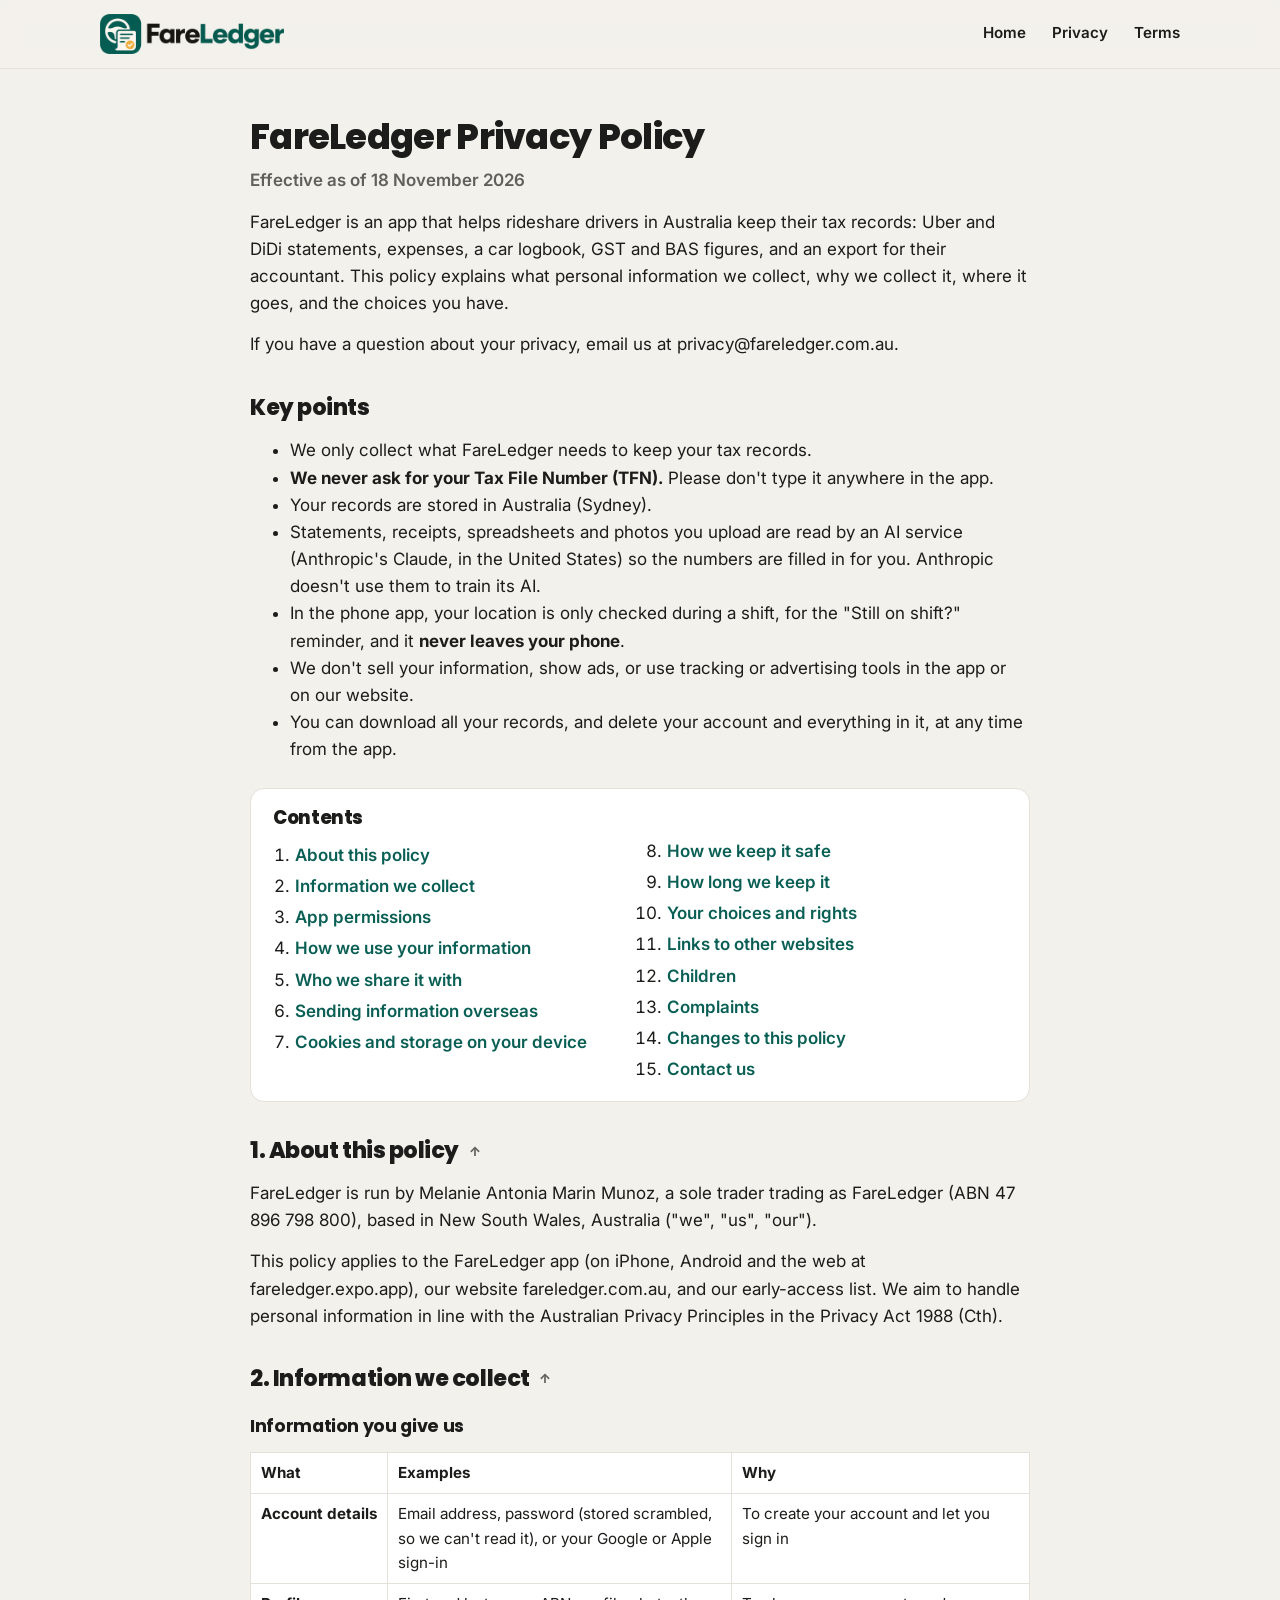
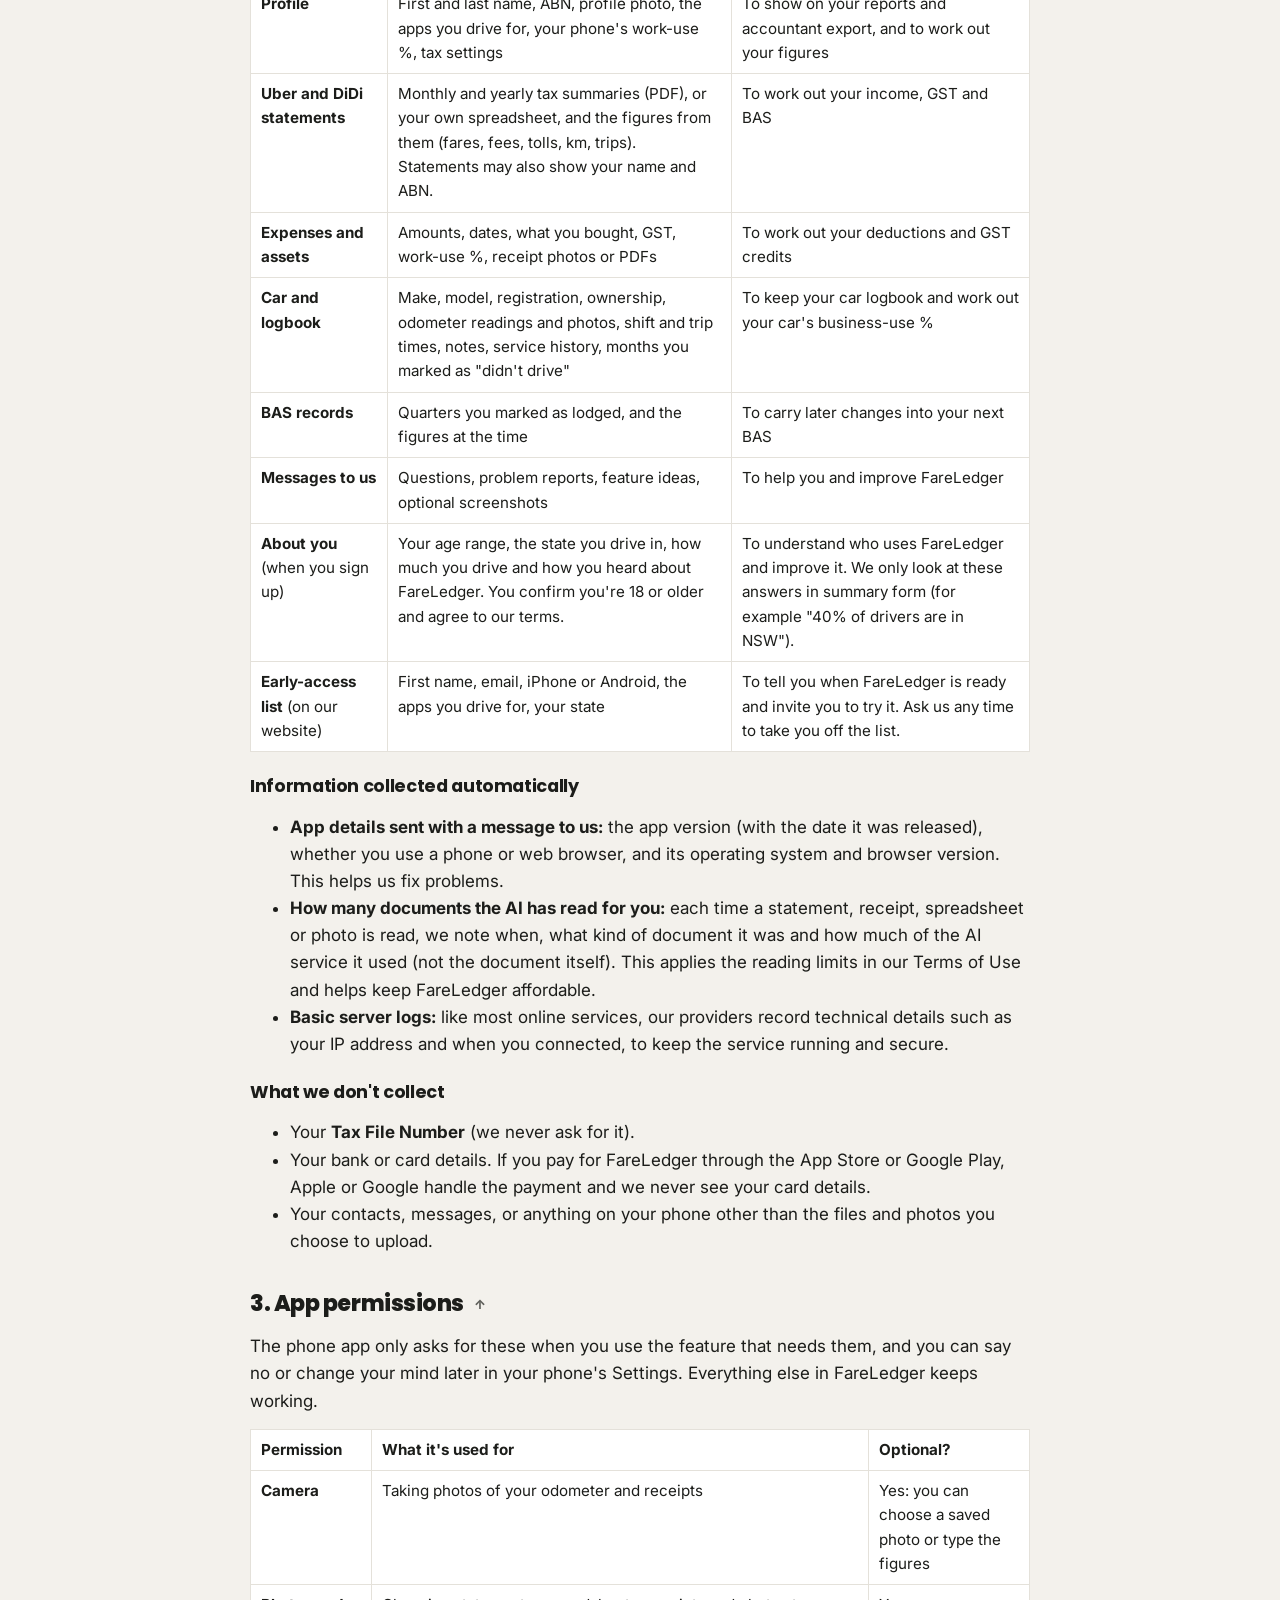
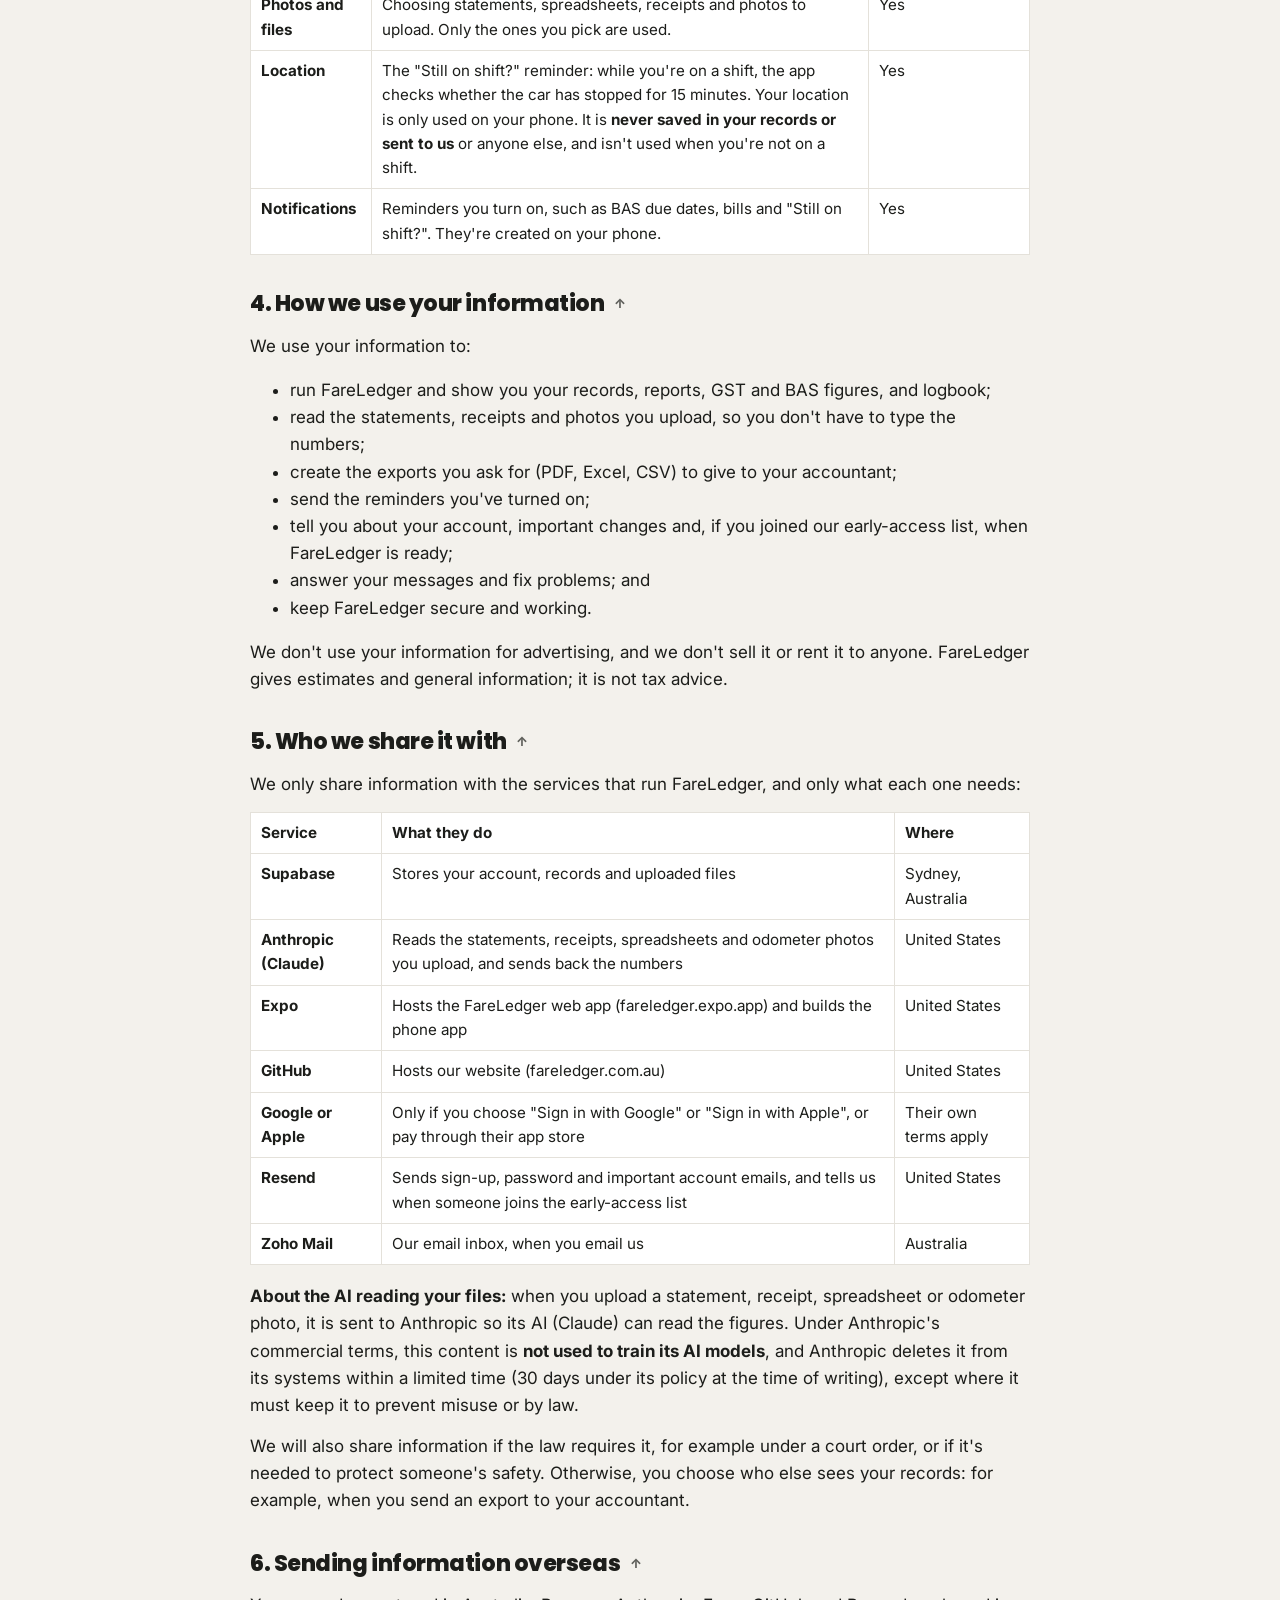
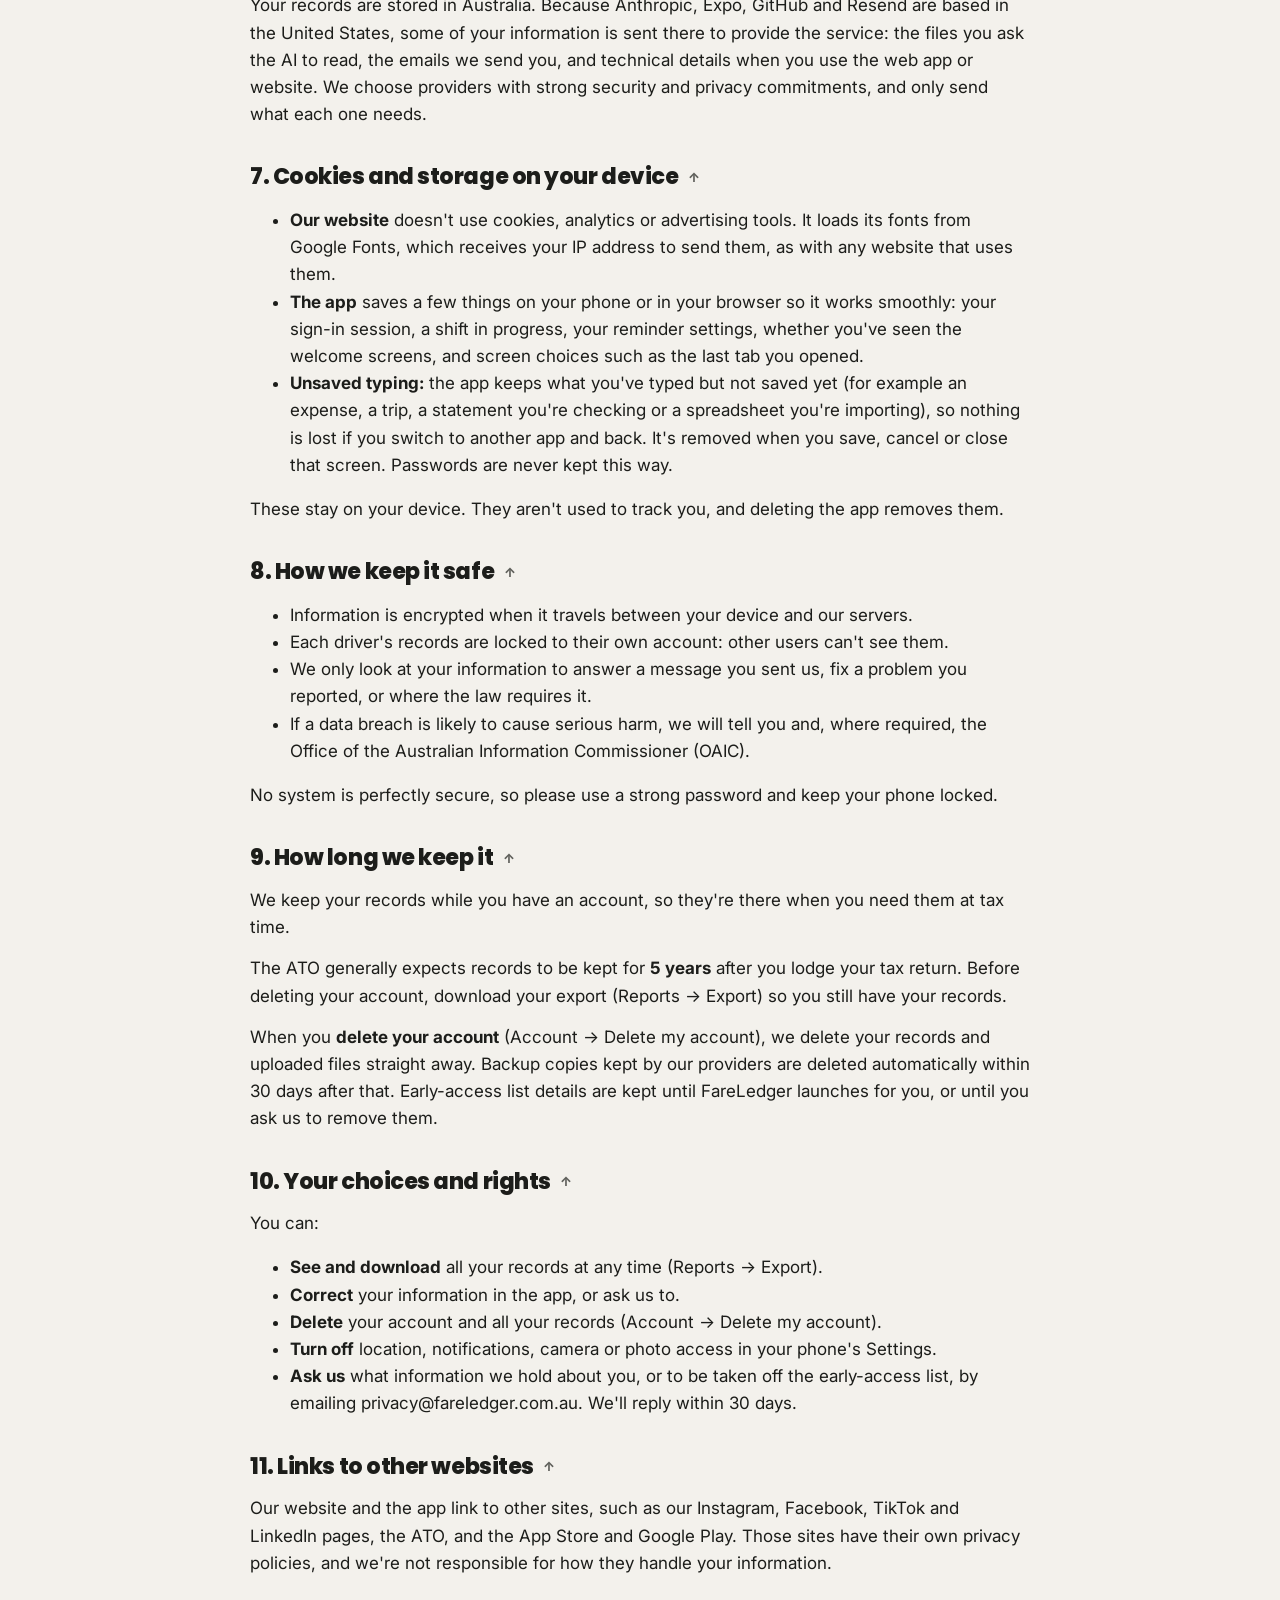
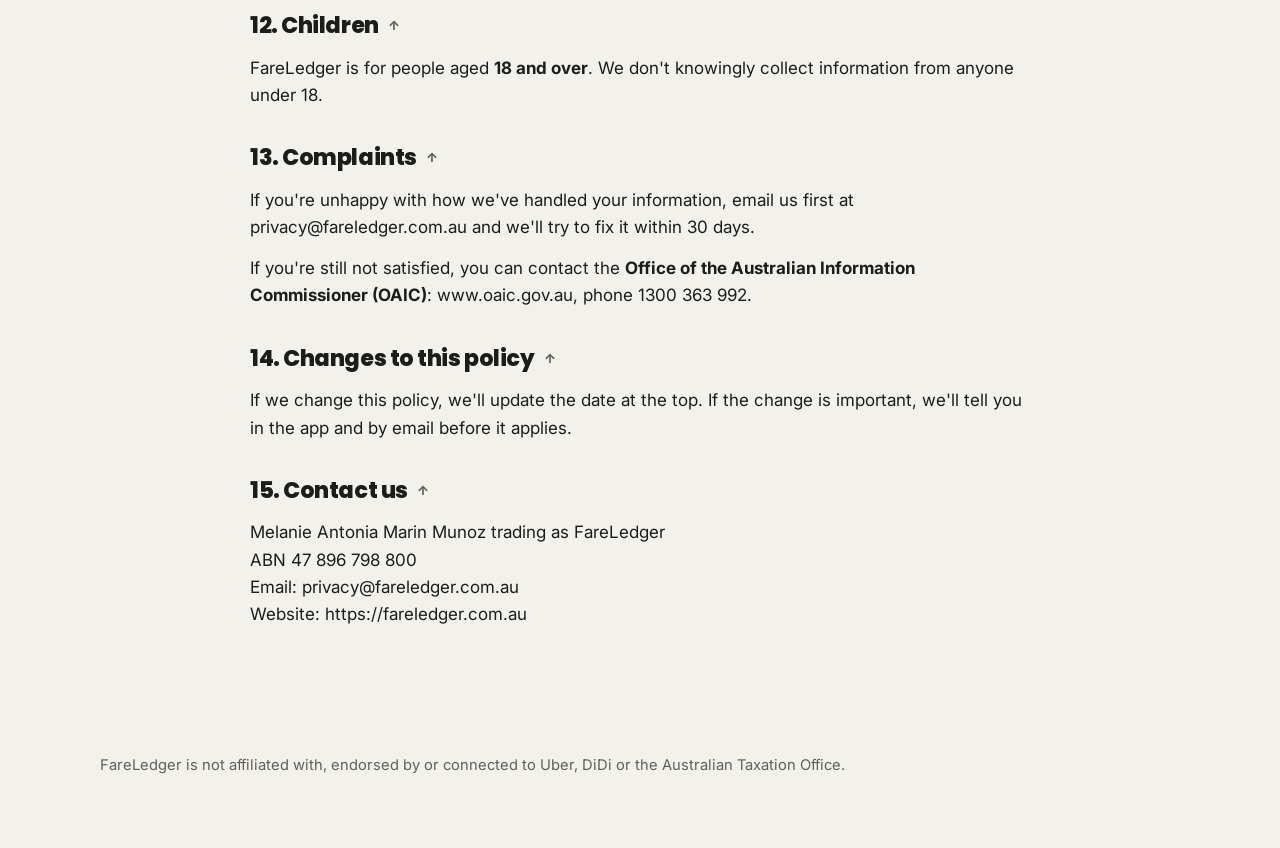
==== commit 40123b53: "Legal pages: each contact detail on its own line" ====
--- a/privacy.html
+++ b/privacy.html
@@ -5,15 +5,15 @@
   <meta name="viewport" content="width=device-width, initial-scale=1" />
   <title>Privacy Policy – FareLedger</title>
   <meta name="theme-color" content="#0a5f55" />
-  <link rel="icon" href="images/favicon.png?v=202611172242" />
+  <link rel="icon" href="images/favicon.png?v=202611172302" />
   <link rel="preconnect" href="https://fonts.googleapis.com" />
   <link rel="preconnect" href="https://fonts.gstatic.com" crossorigin />
   <link href="https://fonts.googleapis.com/css2?family=Inter:wght@400;600;700&family=Poppins:wght@700;800&display=swap" rel="stylesheet" />
-  <link rel="stylesheet" href="styles.css?v=202611172242" />
+  <link rel="stylesheet" href="styles.css?v=202611172302" />
 </head>
 <body>
   <header class="site"><div class="wrap">
-    <a class="logo" href="index.html" aria-label="FareLedger home"><img src="images/logo.png?v=202611172242" alt="FareLedger" width="120" height="40" /></a>
+    <a class="logo" href="index.html" aria-label="FareLedger home"><img src="images/logo.png?v=202611172302" alt="FareLedger" width="120" height="40" /></a>
     <nav class="links"><a href="index.html">Home</a><a href="privacy.html">Privacy</a><a href="terms.html">Terms</a></nav>
   </div></header>
   <main class="legal">
@@ -71,7 +71,10 @@
 <h2 id="14-changes-to-this-policy">14. Changes to this policy <a class="to-top" href="#contents" aria-label="Back to contents">↑</a></h2>
 <p>If we change this policy, we'll update the date at the top. If the change is important, we'll tell you in the app and by email before it applies.</p>
 <h2 id="15-contact-us">15. Contact us <a class="to-top" href="#contents" aria-label="Back to contents">↑</a></h2>
-<p>Melanie Antonia Marin Munoz trading as FareLedger ABN 47 896 798 800 Email: privacy@fareledger.com.au Website: https://fareledger.com.au</p>
+<p>Melanie Antonia Marin Munoz trading as FareLedger<br>
+ABN 47 896 798 800<br>
+Email: privacy@fareledger.com.au<br>
+Website: https://fareledger.com.au</p>
   </main>
   <footer class="site"><div class="wrap">
     <p>FareLedger is not affiliated with, endorsed by or connected to Uber, DiDi or the Australian Taxation Office.</p>
